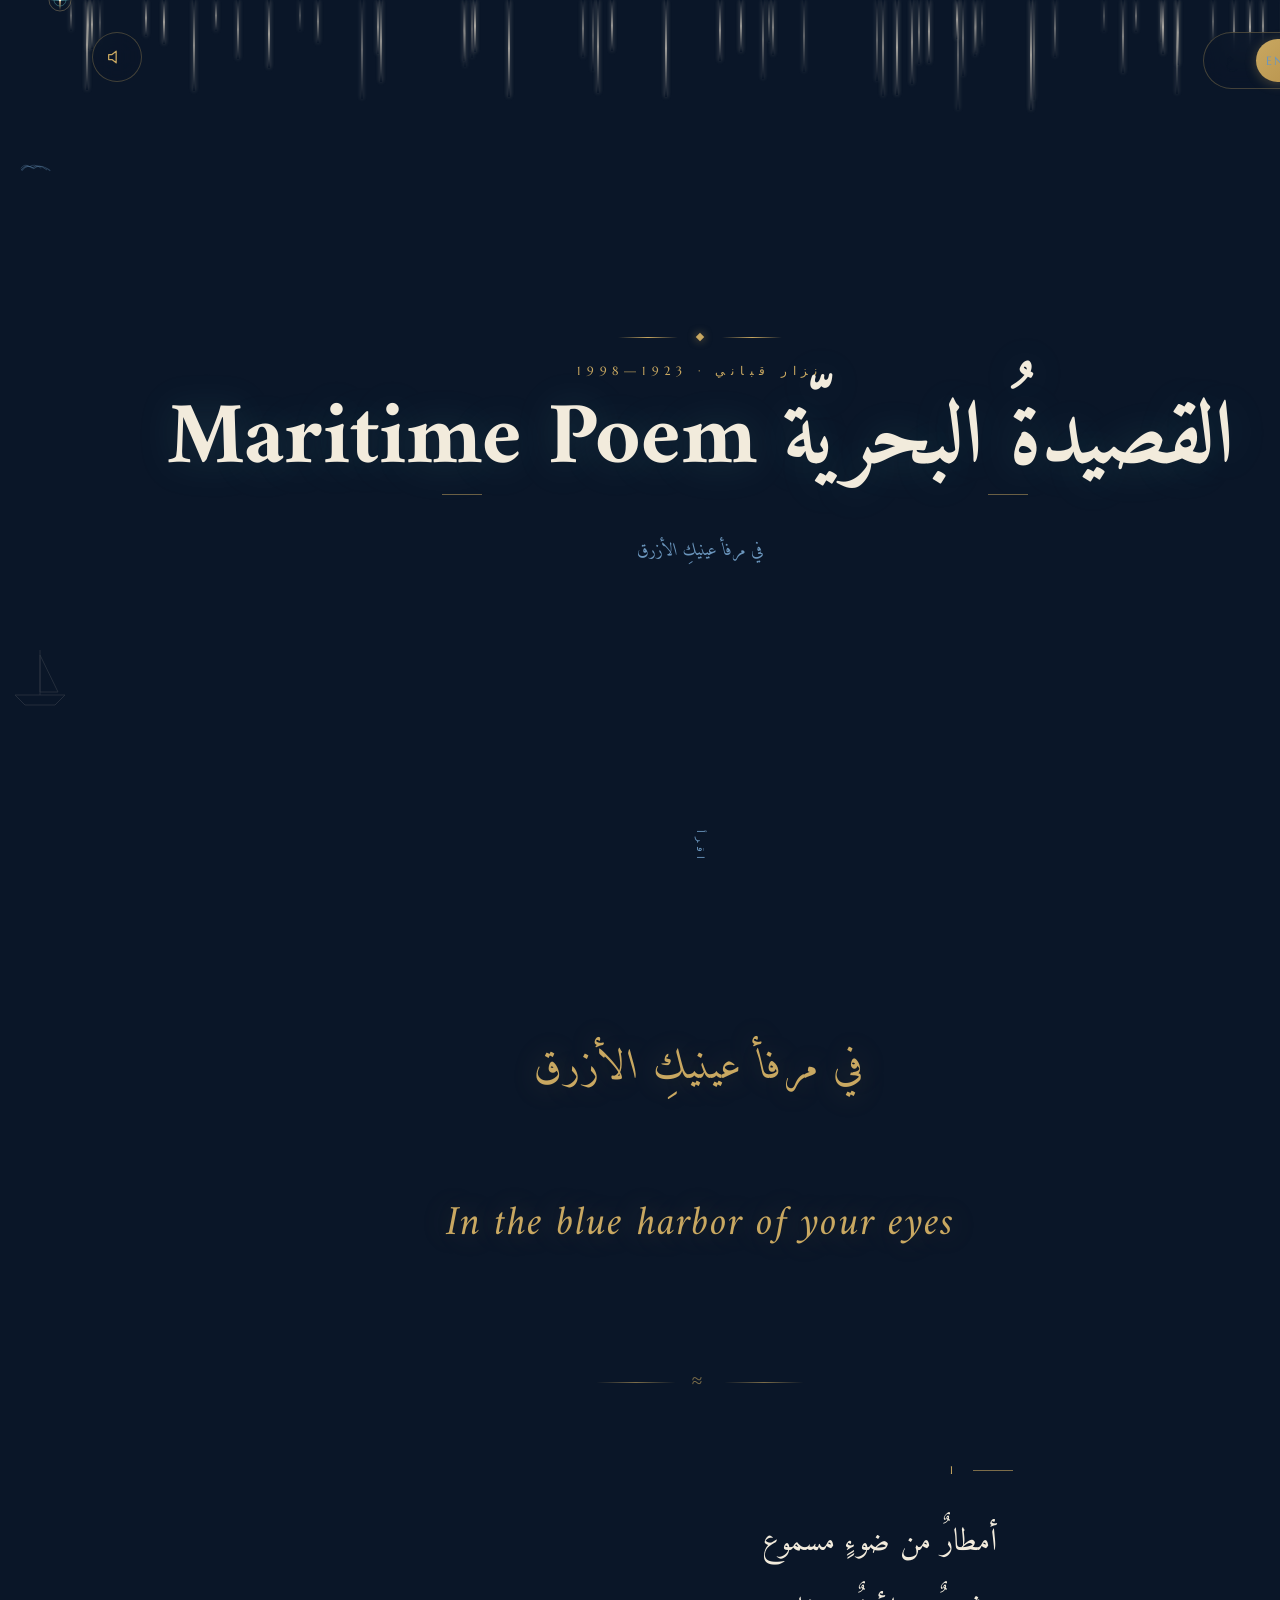
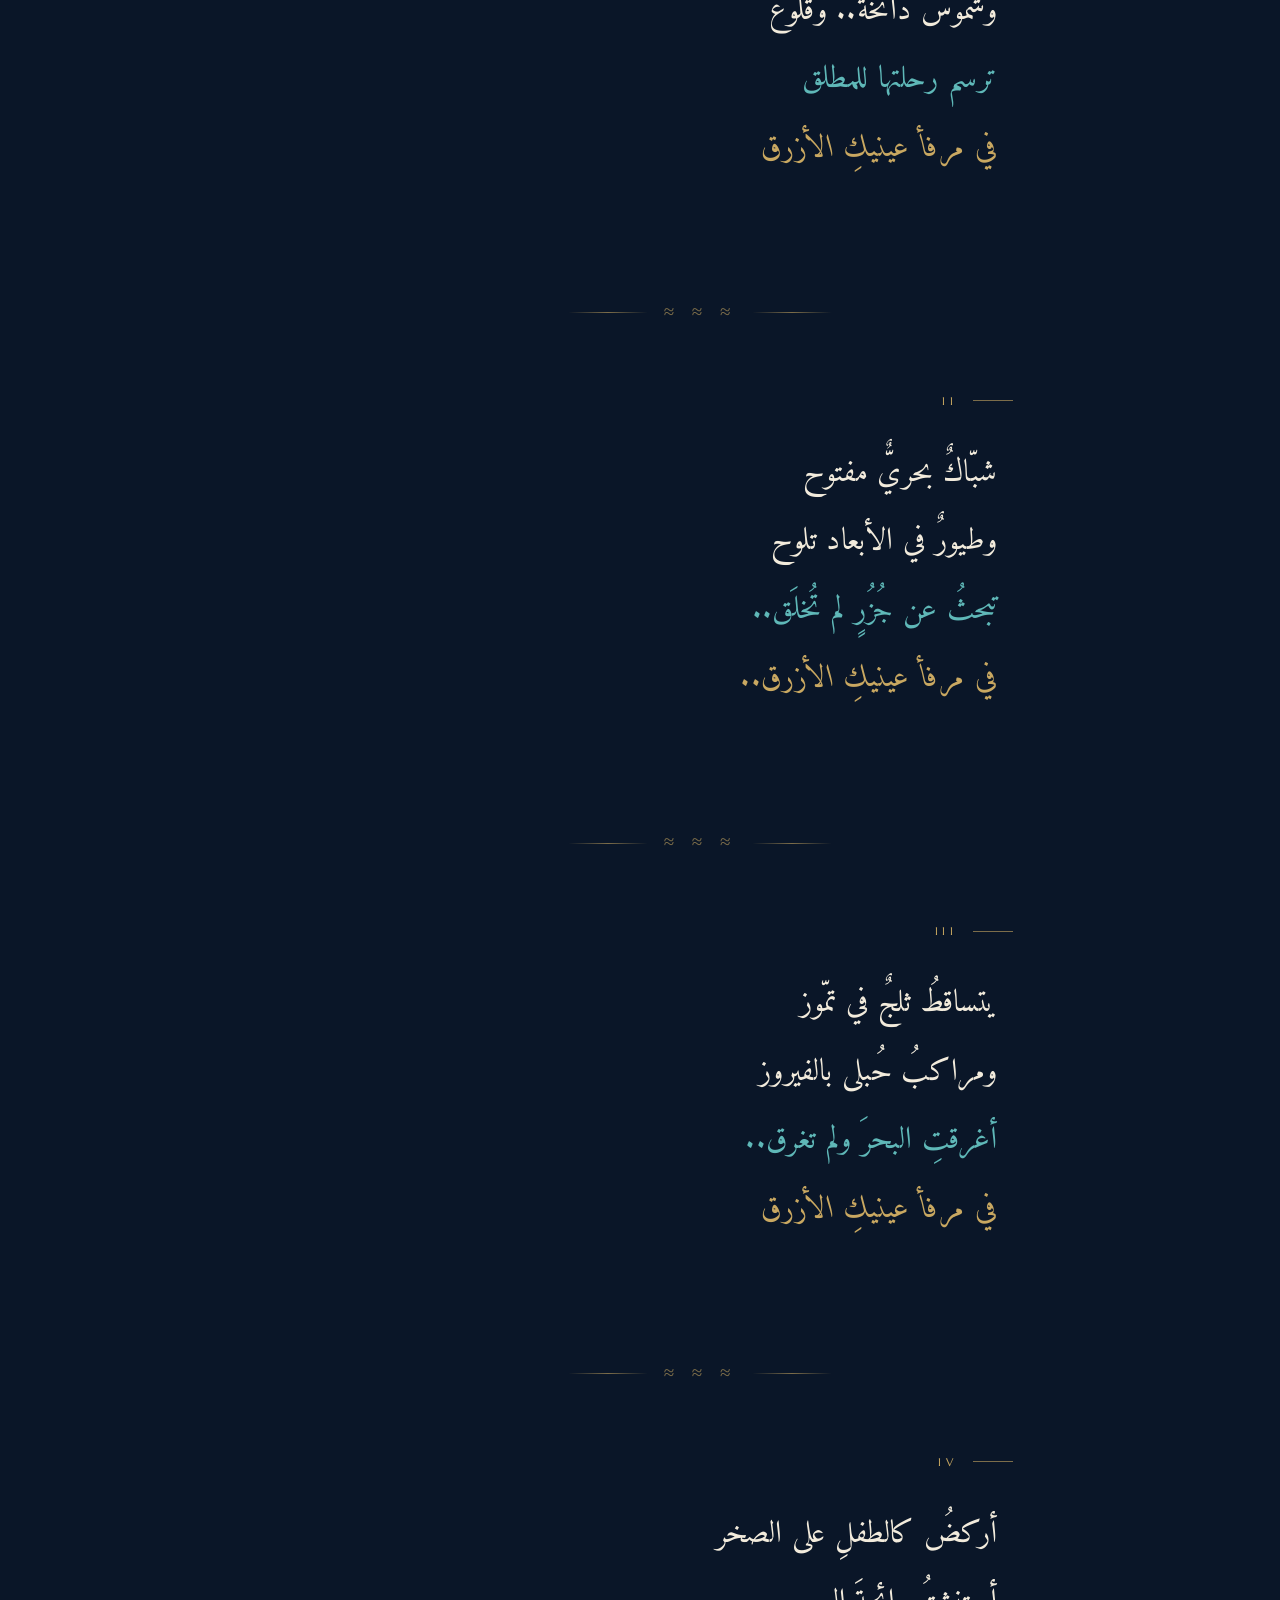
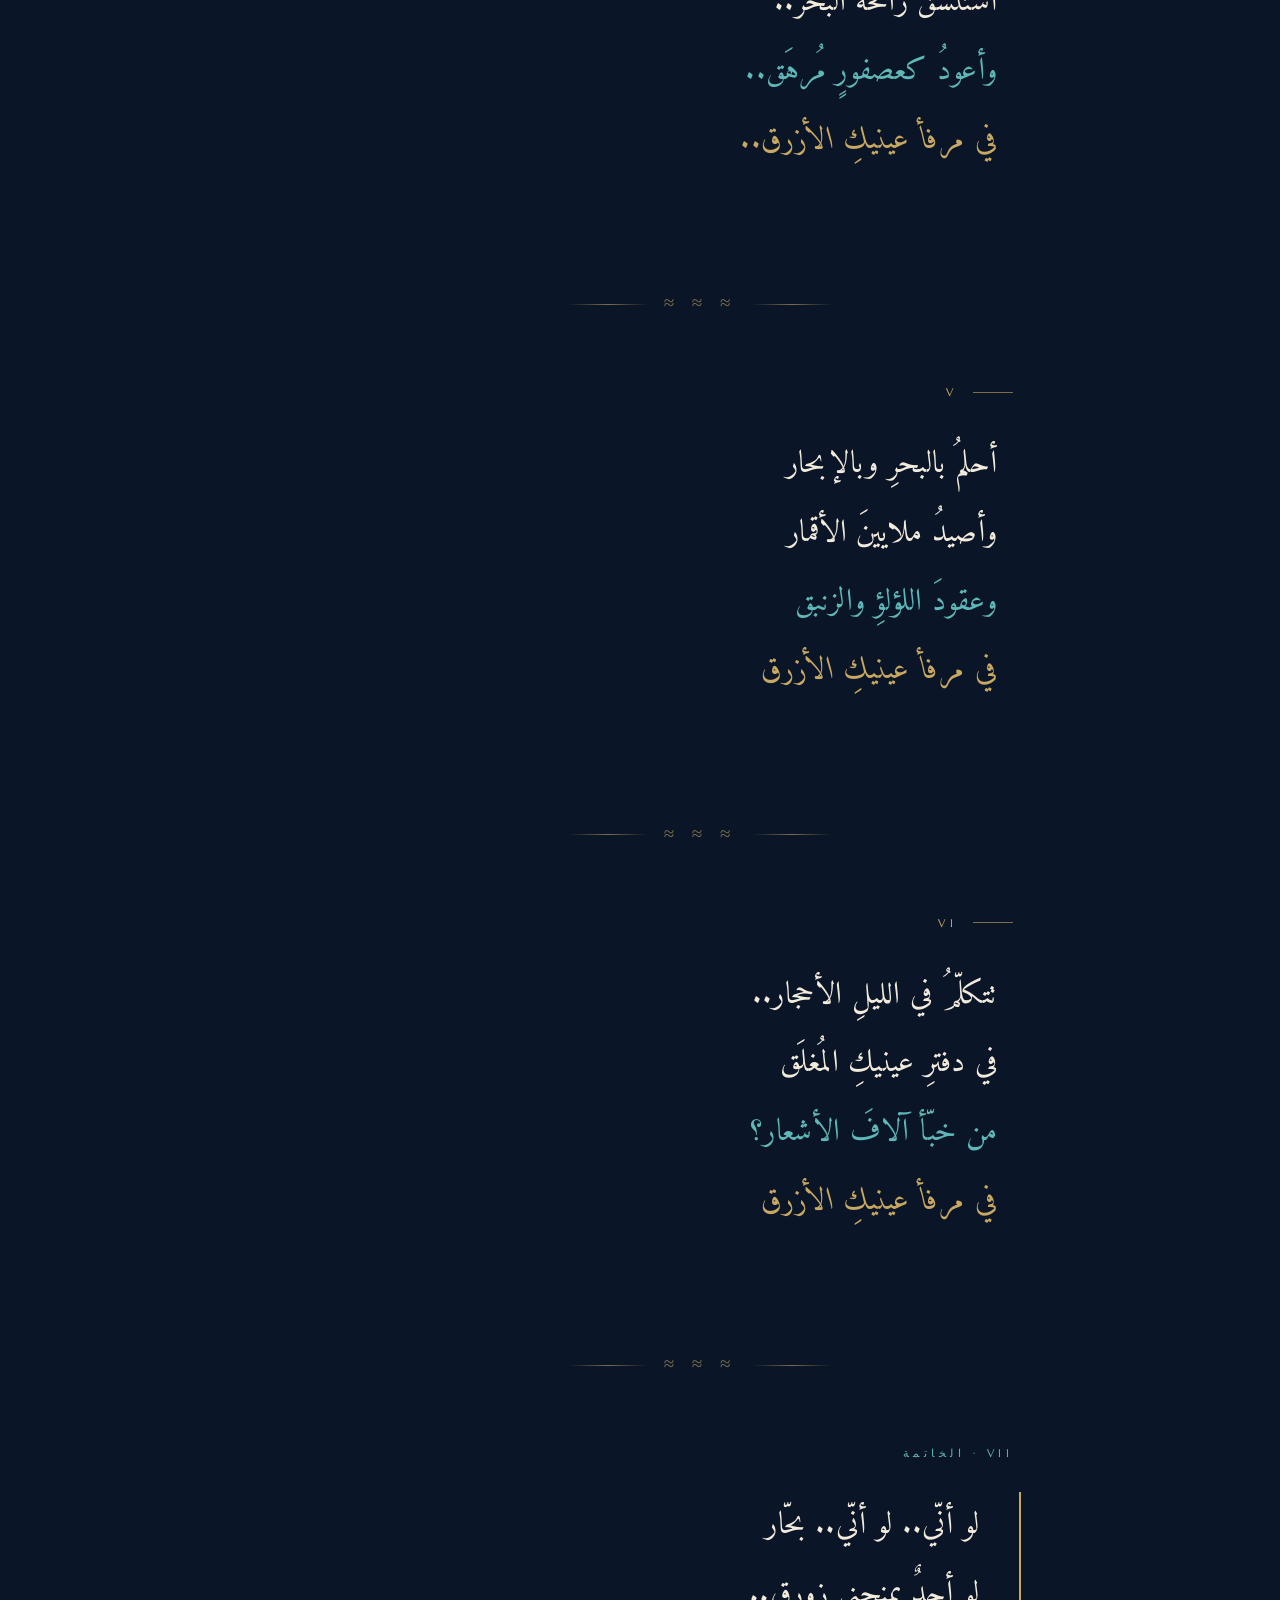
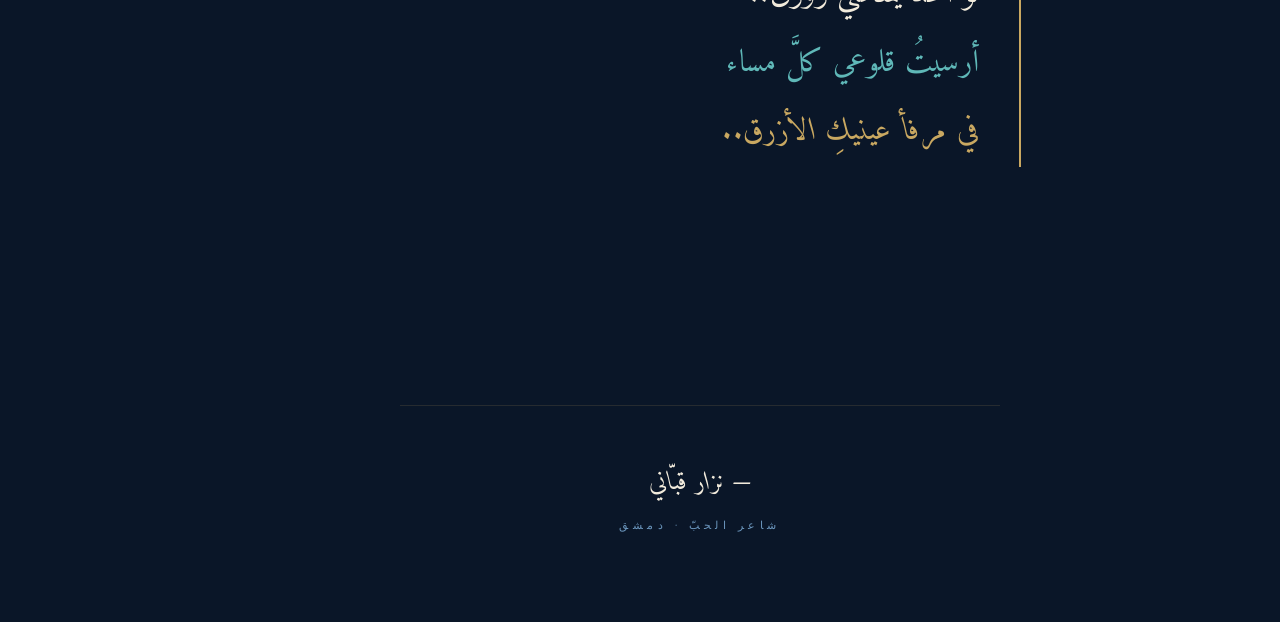
==== maritime-poem/index.html @ 5112860d "Add maritime poem project with HTML, CSS, and JavaScript - Create index.html for the maritime poem "" ====
<!DOCTYPE html>
<html lang="ar" dir="rtl">
<head>
<meta charset="UTF-8" />
<meta name="viewport" content="width=device-width, initial-scale=1.0" />
<title>القصيدة البحرية — نزار قباني</title>
<link rel="preconnect" href="https://fonts.googleapis.com">
<link rel="preconnect" href="https://fonts.gstatic.com" crossorigin>
<link href="https://fonts.googleapis.com/css2?family=Amiri:ital,wght@0,400;0,700;1,400&family=Marcellus&family=Cormorant+Garamond:ital,wght@0,300;1,300&display=swap" rel="stylesheet">
<link rel="stylesheet" href="style.css">
</head>
<body>

<div class="sea"></div>
<div class="glow a"></div>
<div class="glow b"></div>

<!-- constellation canvas — "أصيد ملايين الأقمار" -->
<canvas id="constellation"></canvas>

<!-- custom compass cursor -->
<div class="cursor" id="cursor">
  <svg viewBox="0 0 24 24" fill="none">
    <circle cx="12" cy="12" r="11" stroke="#c9a861" stroke-width="0.6" opacity="0.6"/>
    <circle cx="12" cy="12" r="6" stroke="#5fb8b8" stroke-width="0.5" opacity="0.8"/>
    <path d="M12 2 L13 12 L12 22 L11 12 Z" fill="#c9a861" opacity="0.9"/>
    <path d="M2 12 L12 11 L22 12 L12 13 Z" fill="#5fb8b8" opacity="0.7"/>
    <circle cx="12" cy="12" r="1.2" fill="#f2ebdc"/>
  </svg>
</div>

<!-- sound toggle -->
<button class="sound-toggle" id="soundToggle" aria-label="تشغيل/إيقاف صوت البحر">
  <svg viewBox="0 0 24 24" fill="none" stroke="currentColor" stroke-width="1.5" stroke-linecap="round" stroke-linejoin="round">
    <path d="M11 5 L6 9 H2 V15 H6 L11 19 Z"/>
    <path class="wave-anim w1" d="M15.5 8.5 Q 17 12, 15.5 15.5" stroke-width="1.2"/>
    <path class="wave-anim w2" d="M18 6 Q 21 12, 18 18" stroke-width="1.2"/>
    <path class="wave-anim w3" d="M20.5 3.5 Q 25 12, 20.5 20.5" stroke-width="1.2"/>
  </svg>
</button>

<!-- language toggle -->
<div class="lang-toggle ar" id="langToggle">
  <div class="slider"></div>
  <button class="en" data-lang="en">EN</button>
  <button class="ar active" data-lang="ar">ع</button>
</div>

<!-- falling light -->
<div class="rain" id="rain"></div>

<!-- birds -->
<svg class="bird" width="28" height="10" viewBox="0 0 28 10" fill="none">
  <path d="M1 8 Q 6 1, 12 6 Q 18 1, 27 8" stroke="currentColor" stroke-width="1" fill="none"/>
</svg>
<svg class="bird" width="22" height="8" viewBox="0 0 28 10" fill="none">
  <path d="M1 8 Q 6 1, 12 6 Q 18 1, 27 8" stroke="currentColor" stroke-width="1" fill="none"/>
</svg>
<svg class="bird" width="32" height="11" viewBox="0 0 28 10" fill="none">
  <path d="M1 8 Q 6 1, 12 6 Q 18 1, 27 8" stroke="currentColor" stroke-width="1" fill="none"/>
</svg>

<!-- distant sailboat -->
<svg class="ship" viewBox="0 0 80 80" fill="none">
  <path d="M40 10 L40 55 L15 55 L25 65 L55 65 L65 55 L40 55" stroke="currentColor" stroke-width="0.8" fill="none"/>
  <path d="M40 15 L58 52 L40 52 Z" stroke="currentColor" stroke-width="0.8" fill="none"/>
</svg>

<!-- HERO -->
<section class="stage">
  <div class="ornament">
    <div class="line"></div>
    <div class="diamond"></div>
    <div class="line"></div>
  </div>

  <div class="eyebrow ar-content">نزار قباني · 1923—1998</div>
  <div class="eyebrow en-content">Nizar Qabbani · 1923—1998</div>

  <h1 class="title">
    <span class="word ar-content">القصيدةُ البحريّة</span>
    <span class="word en-content">Maritime Poem</span>
  </h1>

  <p class="byline ar-content">في مرفأ عينيكِ الأزرق</p>
  <p class="byline en-content"><em>In the blue harbor of your eyes</em></p>

  <div class="scroll-cue ar-content">اقرأ</div>
  <div class="scroll-cue en-content">READ</div>
</section>

<!-- POEM -->
<section class="poem">

  <!-- Opening refrain -->
  <div class="stanza opening" data-stanza>
    <div class="verse">
      <span class="line refrain big ar-content">في مرفأ عينيكِ الأزرق</span>
      <span class="line refrain big en-content">In the blue harbor of your eyes</span>
    </div>
  </div>

  <div class="divider" data-stanza>
    <div class="line"></div>
    <div class="wave">≈</div>
    <div class="line"></div>
  </div>

  <!-- STANZA I -->
  <div class="stanza" data-stanza>
    <div class="stanza-num">I</div>
    <div class="verse ar-content">
      <span class="line">أمطارٌ من ضوءٍ مسموع</span>
      <span class="line">وشموسٌ دائخةٌ.. وقلوع</span>
      <span class="line accent">ترسم رحلتها للمطلق</span>
      <span class="line refrain">في مرفأ عينيكِ الأزرق</span>
    </div>
    <div class="verse en-content">
      <span class="line">Blow rains of melodious lights,</span>
      <span class="line">Dizzy suns and sails</span>
      <span class="line accent">Painting their voyage to endlessness.</span>
      <span class="line refrain">In the blue harbor of your eyes</span>
    </div>
  </div>

  <div class="divider" data-stanza>
    <div class="line"></div>
    <div class="wave">≈ ≈ ≈</div>
    <div class="line"></div>
  </div>

  <!-- STANZA II -->
  <div class="stanza" data-stanza>
    <div class="stanza-num">II</div>
    <div class="verse ar-content">
      <span class="line">شبّاكٌ بحريٌّ مفتوح</span>
      <span class="line">وطيورٌ في الأبعاد تلوح</span>
      <span class="line accent">تبحثُ عن جُزُرٍ لم تُخلَق..</span>
      <span class="line refrain">في مرفأ عينيكِ الأزرق..</span>
    </div>
    <div class="verse en-content">
      <span class="line">Is an open sea window,</span>
      <span class="line">And birds appear in the distance</span>
      <span class="line accent">Searching for islands still unborn.</span>
      <span class="line refrain">In the blue harbor of your eyes</span>
    </div>
  </div>

  <div class="divider" data-stanza>
    <div class="line"></div>
    <div class="wave">≈ ≈ ≈</div>
    <div class="line"></div>
  </div>

  <!-- STANZA III -->
  <div class="stanza" data-stanza>
    <div class="stanza-num">III</div>
    <div class="verse ar-content">
      <span class="line">يتساقطُ ثلجٌ في تمّوز</span>
      <span class="line">ومراكبُ حُبلى بالفيروز</span>
      <span class="line accent">أغرقتِ البحرَ ولم تغرق..</span>
      <span class="line refrain">في مرفأ عينيكِ الأزرق</span>
    </div>
    <div class="verse en-content">
      <span class="line">Snow falls in July.</span>
      <span class="line">Ships laden with turquoise</span>
      <span class="line accent">Spill over the sea and are not drowned.</span>
      <span class="line refrain">In the blue harbor of your eyes</span>
    </div>
  </div>

  <div class="divider" data-stanza>
    <div class="line"></div>
    <div class="wave">≈ ≈ ≈</div>
    <div class="line"></div>
  </div>

  <!-- STANZA IV -->
  <div class="stanza" data-stanza>
    <div class="stanza-num">IV</div>
    <div class="verse ar-content">
      <span class="line">أركضُ كالطفلِ على الصخر</span>
      <span class="line">أستنشقُ رائحةَ البحر..</span>
      <span class="line accent">وأعودُ كعصفورٍ مُرهَق..</span>
      <span class="line refrain">في مرفأ عينيكِ الأزرق..</span>
    </div>
    <div class="verse en-content">
      <span class="line">I run on the scattered rocks like a child</span>
      <span class="line">Breathing the fragrance of the sea</span>
      <span class="line accent">And return an exhausted bird.</span>
      <span class="line refrain">In the blue harbor of your eyes</span>
    </div>
  </div>

  <div class="divider" data-stanza>
    <div class="line"></div>
    <div class="wave">≈ ≈ ≈</div>
    <div class="line"></div>
  </div>

  <!-- STANZA V -->
  <div class="stanza" data-stanza>
    <div class="stanza-num">V</div>
    <div class="verse ar-content">
      <span class="line">أحلمُ بالبحرِ وبالإبحار</span>
      <span class="line">وأصيدُ ملايينَ الأقمار</span>
      <span class="line accent">وعقودَ اللؤلؤِ والزنبق</span>
      <span class="line refrain">في مرفأ عينيكِ الأزرق</span>
    </div>
    <div class="verse en-content">
      <span class="line">I dream of the sea and of voyages,</span>
      <span class="line">I hunt millions of moons,</span>
      <span class="line accent">Necklaces of pearls and lilies</span>
      <span class="line refrain">In the blue harbor of your eyes</span>
    </div>
  </div>

  <div class="divider" data-stanza>
    <div class="line"></div>
    <div class="wave">≈ ≈ ≈</div>
    <div class="line"></div>
  </div>

  <!-- STANZA VI -->
  <div class="stanza" data-stanza>
    <div class="stanza-num">VI</div>
    <div class="verse ar-content">
      <span class="line">تتكلّمُ في الليلِ الأحجار..</span>
      <span class="line">في دفترِ عينيكِ المُغلَق</span>
      <span class="line accent">من خبّأ آلافَ الأشعار؟</span>
      <span class="line refrain">في مرفأ عينيكِ الأزرق</span>
    </div>
    <div class="verse en-content">
      <span class="line">Stones sing in the night.</span>
      <span class="line">Who has hidden a thousand poems</span>
      <span class="line accent">In the closed book of your eyes?</span>
      <span class="line refrain">In the blue harbor of your eyes</span>
    </div>
  </div>

  <div class="divider" data-stanza>
    <div class="line"></div>
    <div class="wave">≈ ≈ ≈</div>
    <div class="line"></div>
  </div>

  <!-- STANZA VII — final -->
  <div class="stanza final" data-stanza>
    <div class="stanza-num ar-content">VII · الخاتمة</div>
    <div class="stanza-num en-content">VII · Envoi</div>
    <div class="verse ar-content">
      <span class="line">لو أنّي.. لو أنّي.. بحّار</span>
      <span class="line">لو أحدٌ يمنحني زورق..</span>
      <span class="line accent">أرسيتُ قلوعي كلَّ مساء</span>
      <span class="line refrain">في مرفأ عينيكِ الأزرق..</span>
    </div>
    <div class="verse en-content">
      <span class="line">If only, if only I were a sailor,</span>
      <span class="line">If only somebody'd give me a boat,</span>
      <span class="line accent">I would furl my sails each evening</span>
      <span class="line refrain">In the blue harbor of your eyes.</span>
    </div>
  </div>

</section>

<footer class="footer">
  <div class="signature ar-content">— نزار قبّاني</div>
  <div class="signature en-content"><em>— Nizar Qabbani</em></div>
  <div class="meta ar-content">شاعر الحبّ · دمشق</div>
  <div class="meta en-content">Poet of Love · Damascus</div>
</footer>

<script src="script.js"></script>

</body>
</html>
---- maritime-poem/style.css ----
:root {
  --ink: #0a1628;
  --deep: #0d2340;
  --harbor: #13365e;
  --wave: #1f5a8c;
  --mist: #6b96bd;
  --pearl: #e8dfd0;
  --gold: #c9a861;
  --turquoise: #5fb8b8;
  --paper: #f2ebdc;
}

* { margin: 0; padding: 0; box-sizing: border-box; }

html, body {
  background: var(--ink);
  color: var(--paper);
  font-family: 'Amiri', serif;
  min-height: 100vh;
  overflow-x: hidden;
}

/* ocean depth background */
.sea {
  position: fixed;
  inset: 0;
  background:
    radial-gradient(ellipse at 20% 10%, rgba(95, 184, 184, 0.08) 0%, transparent 40%),
    radial-gradient(ellipse at 80% 90%, rgba(201, 168, 97, 0.06) 0%, transparent 50%),
    linear-gradient(180deg, #081424 0%, #0d2340 35%, #13365e 70%, #0a1e38 100%);
  z-index: -2;
}

/* grain overlay */
.sea::after {
  content: '';
  position: absolute;
  inset: 0;
  background-image: url("data:image/svg+xml;utf8,<svg xmlns='http://www.w3.org/2000/svg' width='200' height='200'><filter id='n'><feTurbulence type='fractalNoise' baseFrequency='0.9' numOctaves='3'/><feColorMatrix values='0 0 0 0 0.95, 0 0 0 0 0.87, 0 0 0 0 0.82, 0 0 0 0.08 0'/></filter><rect width='100%' height='100%' filter='url(%23n)'/></svg>");
  opacity: 0.5;
  mix-blend-mode: overlay;
  pointer-events: none;
}

/* falling light — "أمطار من ضوء مسموع" */
.rain {
  position: fixed;
  inset: 0;
  z-index: 0;
  pointer-events: none;
  overflow: hidden;
}

.rain span {
  position: absolute;
  top: 0;
  width: 1.5px;
  background: linear-gradient(180deg, transparent, rgba(232, 223, 208, 0.9) 50%, transparent);
  animation: fall linear infinite;
  box-shadow: 0 0 4px rgba(232, 223, 208, 0.5);
  will-change: transform;
}

@keyframes fall {
  0% { transform: translateY(-20vh); opacity: 0; }
  10% { opacity: 1; }
  90% { opacity: 1; }
  100% { transform: translateY(120vh); opacity: 0; }
}

/* distant birds */
.bird {
  position: fixed;
  top: 18%;
  left: -40px;
  z-index: -1;
  opacity: 0.35;
  animation: drift 60s linear infinite;
  color: var(--mist);
}

.bird:nth-child(2) { top: 24%; animation-duration: 80s; animation-delay: -20s; opacity: 0.2;}
.bird:nth-child(3) { top: 14%; animation-duration: 95s; animation-delay: -45s; opacity: 0.28;}

@keyframes drift {
  to { transform: translateX(110vw); }
}

/* layout */
.stage {
  min-height: 100vh;
  display: flex;
  flex-direction: column;
  align-items: center;
  justify-content: center;
  padding: 8vh 6vw;
  position: relative;
  z-index: 2;
}

/* top ornament */
.ornament {
  display: flex;
  align-items: center;
  gap: 1.2rem;
  color: var(--gold);
  opacity: 0;
  animation: fadeIn 2s 0.2s ease forwards;
}

.ornament .line {
  width: 60px;
  height: 1px;
  background: linear-gradient(90deg, transparent, var(--gold), transparent);
}

.ornament .diamond {
  width: 6px; height: 6px;
  background: var(--gold);
  transform: rotate(45deg);
  box-shadow: 0 0 8px rgba(201, 168, 97, 0.6);
}

/* eyebrow */
.eyebrow {
  font-family: 'Marcellus', serif;
  font-size: 0.72rem;
  letter-spacing: 0.5em;
  color: var(--gold);
  text-transform: uppercase;
  margin-top: 1.5rem;
  opacity: 0;
  animation: fadeIn 2s 0.8s ease forwards;
}

/* title */
.title {
  font-family: 'Amiri', serif;
  font-weight: 700;
  font-size: clamp(2.8rem, 7vw, 5.5rem);
  line-height: 1;
  color: var(--paper);
  margin-top: 1.2rem;
  margin-bottom: 0.6rem;
  text-align: center;
  opacity: 0;
  animation: riseUp 2s 1.2s ease forwards;
  text-shadow: 0 2px 40px rgba(95, 184, 184, 0.2);
}

.title .word {
  display: inline-block;
  position: relative;
}

.title .word::after {
  content: '';
  position: absolute;
  bottom: -10px;
  right: 50%;
  transform: translateX(50%);
  width: 40px;
  height: 1px;
  background: var(--gold);
  opacity: 0.5;
}

.byline {
  font-family: 'Amiri', serif;
  font-style: italic;
  font-size: 1.1rem;
  color: var(--mist);
  margin-top: 2.5rem;
  opacity: 0;
  animation: fadeIn 2s 1.8s ease forwards;
}

/* scroll cue */
.scroll-cue {
  position: absolute;
  bottom: 4vh;
  left: 50%;
  transform: translateX(-50%);
  font-family: 'Marcellus', serif;
  font-size: 0.65rem;
  letter-spacing: 0.4em;
  color: var(--mist);
  opacity: 0;
  animation: fadeIn 2s 2.5s ease forwards, pulse 2s 3s ease infinite;
  writing-mode: vertical-rl;
}

@keyframes pulse {
  0%, 100% { opacity: 0.4; }
  50% { opacity: 1; }
}

/* poem section */
.poem {
  max-width: 780px;
  margin: 0 auto;
  padding: 10vh 6vw 14vh;
  position: relative;
  z-index: 2;
}

.stanza {
  margin-bottom: 7rem;
  position: relative;
  opacity: 0;
  transform: translateY(30px);
  transition: all 1.5s ease;
}

.stanza.visible {
  opacity: 1;
  transform: translateY(0);
}

.stanza-num {
  font-family: 'Marcellus', serif;
  font-size: 0.7rem;
  letter-spacing: 0.4em;
  color: var(--gold);
  margin-bottom: 2rem;
  display: flex;
  align-items: center;
  gap: 1rem;
}

.stanza-num::before {
  content: '';
  width: 40px;
  height: 1px;
  background: var(--gold);
  opacity: 0.6;
}

.verse {
  font-family: 'Amiri', serif;
  font-size: clamp(1.4rem, 2.6vw, 1.95rem);
  line-height: 2.2;
  color: var(--paper);
  text-align: right;
  letter-spacing: 0.01em;
}

.verse .line {
  display: block;
  position: relative;
  padding-right: 1rem;
  transition: all 0.4s ease;
}

.verse .line:hover {
  color: var(--turquoise);
  padding-right: 1.4rem;
}

.verse .refrain {
  color: var(--gold);
  font-style: italic;
  font-weight: 400;
}

.verse .refrain.big {
  font-size: clamp(1.8rem, 3.5vw, 2.6rem);
  text-align: center;
  display: block;
  padding: 2rem 0;
  letter-spacing: 0.03em;
  text-shadow: 0 0 30px rgba(201, 168, 97, 0.3);
}

.stanza.opening {
  text-align: center;
  margin-bottom: 4rem;
}

.stanza.final .verse {
  border-right: 2px solid var(--gold);
  padding-right: 1.5rem;
  margin-right: -0.5rem;
}

.stanza.final .stanza-num {
  color: var(--turquoise);
}

.stanza.final .stanza-num::before {
  background: var(--turquoise);
}

.verse .accent {
  color: var(--turquoise);
}

/* decorative separator */
.divider {
  display: flex;
  align-items: center;
  justify-content: center;
  gap: 1rem;
  margin: 4rem auto;
  color: var(--gold);
  opacity: 0.6;
}

.divider .wave {
  font-size: 1.2rem;
  letter-spacing: 0.3em;
}

.divider .line {
  width: 80px;
  height: 1px;
  background: linear-gradient(90deg, transparent, var(--gold), transparent);
}

/* footer */
.footer {
  text-align: center;
  padding: 6vh 2rem 10vh;
  border-top: 1px solid rgba(201, 168, 97, 0.15);
  max-width: 600px;
  margin: 0 auto;
  position: relative;
  z-index: 2;
}

.footer .signature {
  font-family: 'Amiri', serif;
  font-style: italic;
  font-size: 1.6rem;
  color: var(--paper);
  margin-bottom: 0.8rem;
}

.footer .meta {
  font-family: 'Marcellus', serif;
  font-size: 0.7rem;
  letter-spacing: 0.4em;
  color: var(--mist);
  text-transform: uppercase;
}

/* animations */
@keyframes fadeIn {
  to { opacity: 1; }
}

@keyframes riseUp {
  to { opacity: 1; transform: translateY(0); }
}

/* decorative ship silhouette */
.ship {
  position: absolute;
  bottom: 20%;
  left: -60px;
  width: 80px;
  opacity: 0.15;
  color: var(--pearl);
  animation: sail 90s linear infinite;
}

@keyframes sail {
  to { transform: translateX(110vw); }
}

/* turquoise glow spots — "مراكب حبلى بالفيروز" */
.glow {
  position: fixed;
  width: 300px;
  height: 300px;
  border-radius: 50%;
  background: radial-gradient(circle, rgba(95, 184, 184, 0.08) 0%, transparent 60%);
  pointer-events: none;
  z-index: -1;
  filter: blur(40px);
}

.glow.a { top: 20%; right: 5%; animation: breathe 8s ease-in-out infinite; }
.glow.b { bottom: 10%; left: 10%; animation: breathe 12s ease-in-out infinite reverse; }

@keyframes breathe {
  0%, 100% { transform: scale(1); opacity: 0.5; }
  50% { transform: scale(1.2); opacity: 1; }
}

@media (max-width: 600px) {
  .verse { font-size: 1.35rem; line-height: 2; }
  .stanza { margin-bottom: 5rem; }
}

/* ============ INTERACTIVITY ============ */

/* custom cursor — a small compass/star */
body {
  cursor: none;
}
@media (max-width: 768px) {
  body { cursor: auto; }
  .cursor, .cursor-trail { display: none !important; }
}

.cursor {
  position: fixed;
  top: 0; left: 0;
  width: 24px;
  height: 24px;
  pointer-events: none;
  z-index: 9999;
  transform: translate(-50%, -50%);
  transition: transform 0.1s ease-out, width 0.3s ease, height 0.3s ease;
  mix-blend-mode: screen;
}

.cursor svg {
  width: 100%;
  height: 100%;
  animation: cursorSpin 8s linear infinite;
}

.cursor.hover {
  width: 50px;
  height: 50px;
}

.cursor.hover svg {
  animation-duration: 3s;
}

@keyframes cursorSpin {
  to { transform: rotate(360deg); }
}

.cursor-trail {
  position: fixed;
  width: 4px;
  height: 4px;
  border-radius: 50%;
  background: var(--turquoise);
  pointer-events: none;
  z-index: 9998;
  transform: translate(-50%, -50%);
  opacity: 0.8;
  animation: trailFade 1.2s ease-out forwards;
}

@keyframes trailFade {
  to {
    opacity: 0;
    transform: translate(-50%, -50%) scale(3);
  }
}

/* click ripple — concentric circles like a stone in water */
.ripple {
  position: fixed;
  border: 1px solid var(--turquoise);
  border-radius: 50%;
  pointer-events: none;
  z-index: 9997;
  transform: translate(-50%, -50%);
  animation: rippleOut 1.4s ease-out forwards;
}

@keyframes rippleOut {
  0% {
    width: 0; height: 0;
    opacity: 0.8;
    border-width: 2px;
  }
  100% {
    width: 250px; height: 250px;
    opacity: 0;
    border-width: 0.5px;
  }
}

/* constellation canvas */
#constellation {
  position: fixed;
  inset: 0;
  pointer-events: none;
  z-index: -1;
  opacity: 0.6;
}

/* sound toggle */
.sound-toggle {
  position: fixed;
  top: 2rem;
  left: 2rem;
  z-index: 100;
  background: rgba(10, 22, 40, 0.6);
  backdrop-filter: blur(12px);
  -webkit-backdrop-filter: blur(12px);
  border: 1px solid rgba(201, 168, 97, 0.3);
  border-radius: 50%;
  width: 50px;
  height: 50px;
  display: flex;
  align-items: center;
  justify-content: center;
  cursor: none;
  color: var(--gold);
  transition: all 0.3s ease;
  opacity: 0;
  animation: fadeIn 2s 3s ease forwards;
}

.sound-toggle:hover {
  background: rgba(201, 168, 97, 0.15);
  transform: scale(1.1);
}

.sound-toggle svg {
  width: 20px;
  height: 20px;
}

.sound-toggle .wave-anim {
  display: none;
}

.sound-toggle.playing .wave-anim {
  display: inline;
  animation: soundWave 1.2s ease-in-out infinite;
  transform-origin: center;
}

.sound-toggle.playing .wave-anim.w2 {
  animation-delay: 0.2s;
}

.sound-toggle.playing .wave-anim.w3 {
  animation-delay: 0.4s;
}

@keyframes soundWave {
  0%, 100% { opacity: 0.3; }
  50% { opacity: 1; }
}

/* line hover — gentle tilt + glow */
.verse .line {
  display: block;
  position: relative;
  padding-right: 1rem;
  transition: all 0.5s cubic-bezier(0.2, 0.8, 0.2, 1);
  cursor: none;
}

.verse .line:hover {
  color: var(--turquoise);
  padding-right: 1.8rem;
  text-shadow: 0 0 20px rgba(95, 184, 184, 0.5);
  transform: translateX(-8px);
  letter-spacing: 0.02em;
}

/* line reveal marker — a small drop that appears on hover */
.verse .line::before {
  content: '';
  position: absolute;
  right: 0;
  top: 50%;
  width: 6px;
  height: 6px;
  border-radius: 50%;
  background: var(--turquoise);
  transform: translateY(-50%) scale(0);
  transition: transform 0.4s cubic-bezier(0.2, 0.8, 0.2, 1);
  box-shadow: 0 0 12px var(--turquoise);
}

.verse .line:hover::before {
  transform: translateY(-50%) scale(1);
}

/* remove padding override from refrain.big */
.verse .refrain.big:hover {
  padding-right: 0;
  transform: none;
}

/* ============ LANGUAGE TOGGLE ============ */
.lang-toggle {
  position: fixed;
  top: 2rem;
  right: 2rem;
  z-index: 100;
  background: rgba(10, 22, 40, 0.6);
  backdrop-filter: blur(12px);
  -webkit-backdrop-filter: blur(12px);
  border: 1px solid rgba(201, 168, 97, 0.3);
  border-radius: 40px;
  padding: 6px;
  display: flex;
  align-items: center;
  gap: 0;
  cursor: none;
  opacity: 0;
  animation: fadeIn 2s 3s ease forwards;
  font-family: 'Marcellus', serif;
}

.lang-toggle button {
  background: none;
  border: none;
  color: var(--mist);
  font-family: 'Marcellus', serif;
  font-size: 0.75rem;
  letter-spacing: 0.15em;
  padding: 8px 16px;
  border-radius: 30px;
  cursor: none;
  transition: all 0.4s cubic-bezier(0.2, 0.8, 0.2, 1);
  position: relative;
  z-index: 2;
}

.lang-toggle button.ar {
  font-family: 'Amiri', serif;
  font-size: 0.95rem;
  letter-spacing: 0;
}

.lang-toggle .slider {
  position: absolute;
  top: 6px;
  bottom: 6px;
  background: linear-gradient(135deg, var(--gold), #b8934d);
  border-radius: 30px;
  transition: all 0.5s cubic-bezier(0.2, 0.8, 0.2, 1);
  box-shadow: 0 2px 12px rgba(201, 168, 97, 0.3);
  z-index: 1;
}

.lang-toggle.ar .slider {
  right: 6px;
  left: 50%;
}

.lang-toggle.en .slider {
  right: 50%;
  left: 6px;
}

.lang-toggle button.active {
  color: var(--ink);
  font-weight: 600;
}

/* Adjust sound toggle position so it doesn't collide */
.sound-toggle {
  top: 2rem;
  left: 2rem;
}

/* ============ BILINGUAL CONTENT ============ */
/* English body uses a different font family */
body.en-mode {
  font-family: 'Cormorant Garamond', serif;
}

body.en-mode .verse {
  font-family: 'Cormorant Garamond', serif;
  font-weight: 300;
  text-align: left;
  direction: ltr;
}

body.en-mode .verse .line {
  padding-right: 0;
  padding-left: 1rem;
}

body.en-mode .verse .line:hover {
  padding-right: 0;
  padding-left: 1.8rem;
  transform: translateX(8px);
}

body.en-mode .verse .line::before {
  right: auto;
  left: 0;
}

body.en-mode .stanza-num::before {
  /* flip the leading line */
}

body.en-mode .byline,
body.en-mode .title,
body.en-mode .verse .refrain.big,
body.en-mode .signature {
  font-family: 'Cormorant Garamond', serif;
}

body.en-mode .eyebrow,
body.en-mode .ornament,
body.en-mode .footer .meta {
  /* keep as is */
}

/* content visibility */
.ar-content { display: block; }
.en-content { display: none; }

body.en-mode {
  direction: ltr;
}
body.en-mode .ar-content { display: none; }
body.en-mode .en-content { display: block; }

body.en-mode .stanza-num {
  font-family: 'Marcellus', serif;
}

/* Smooth fade when switching */
.poem, .stage, .footer {
  transition: opacity 0.3s ease;
}

body.switching .poem,
body.switching .stage,
body.switching .footer {
  opacity: 0;
}
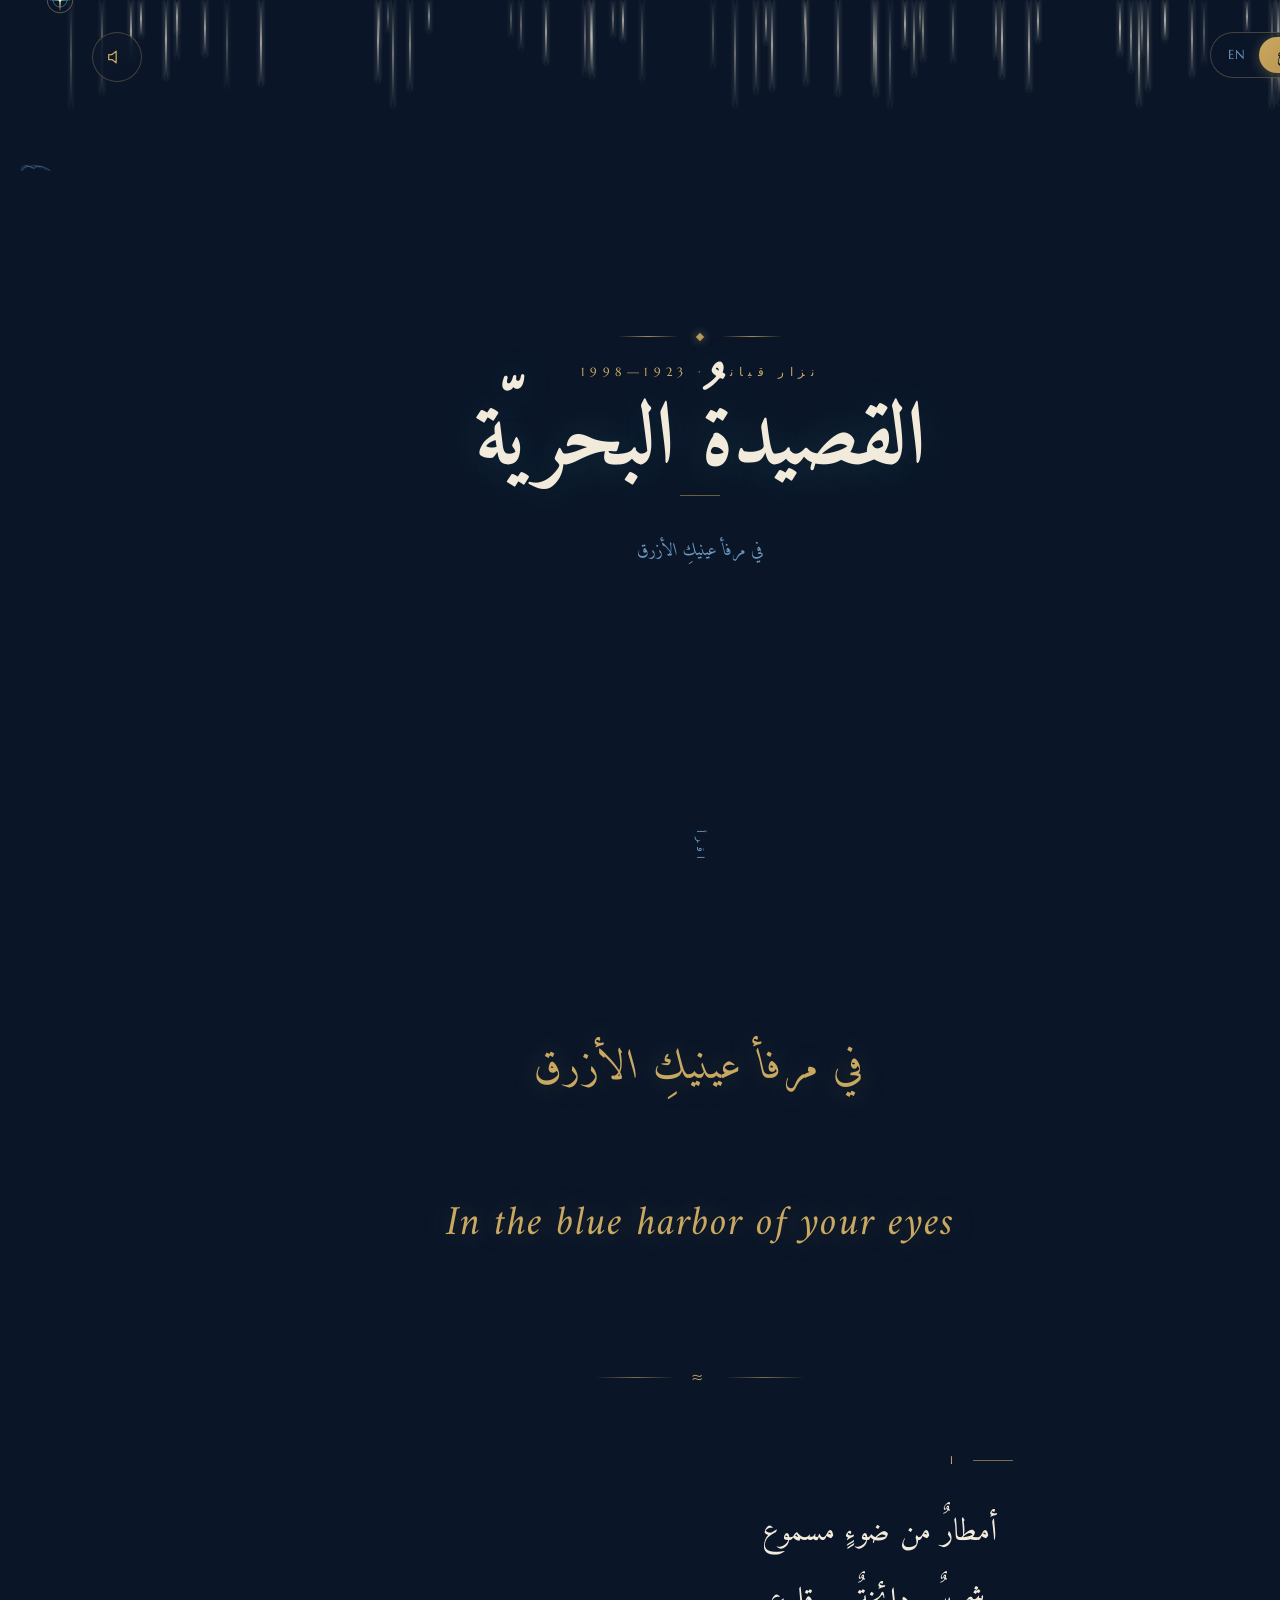
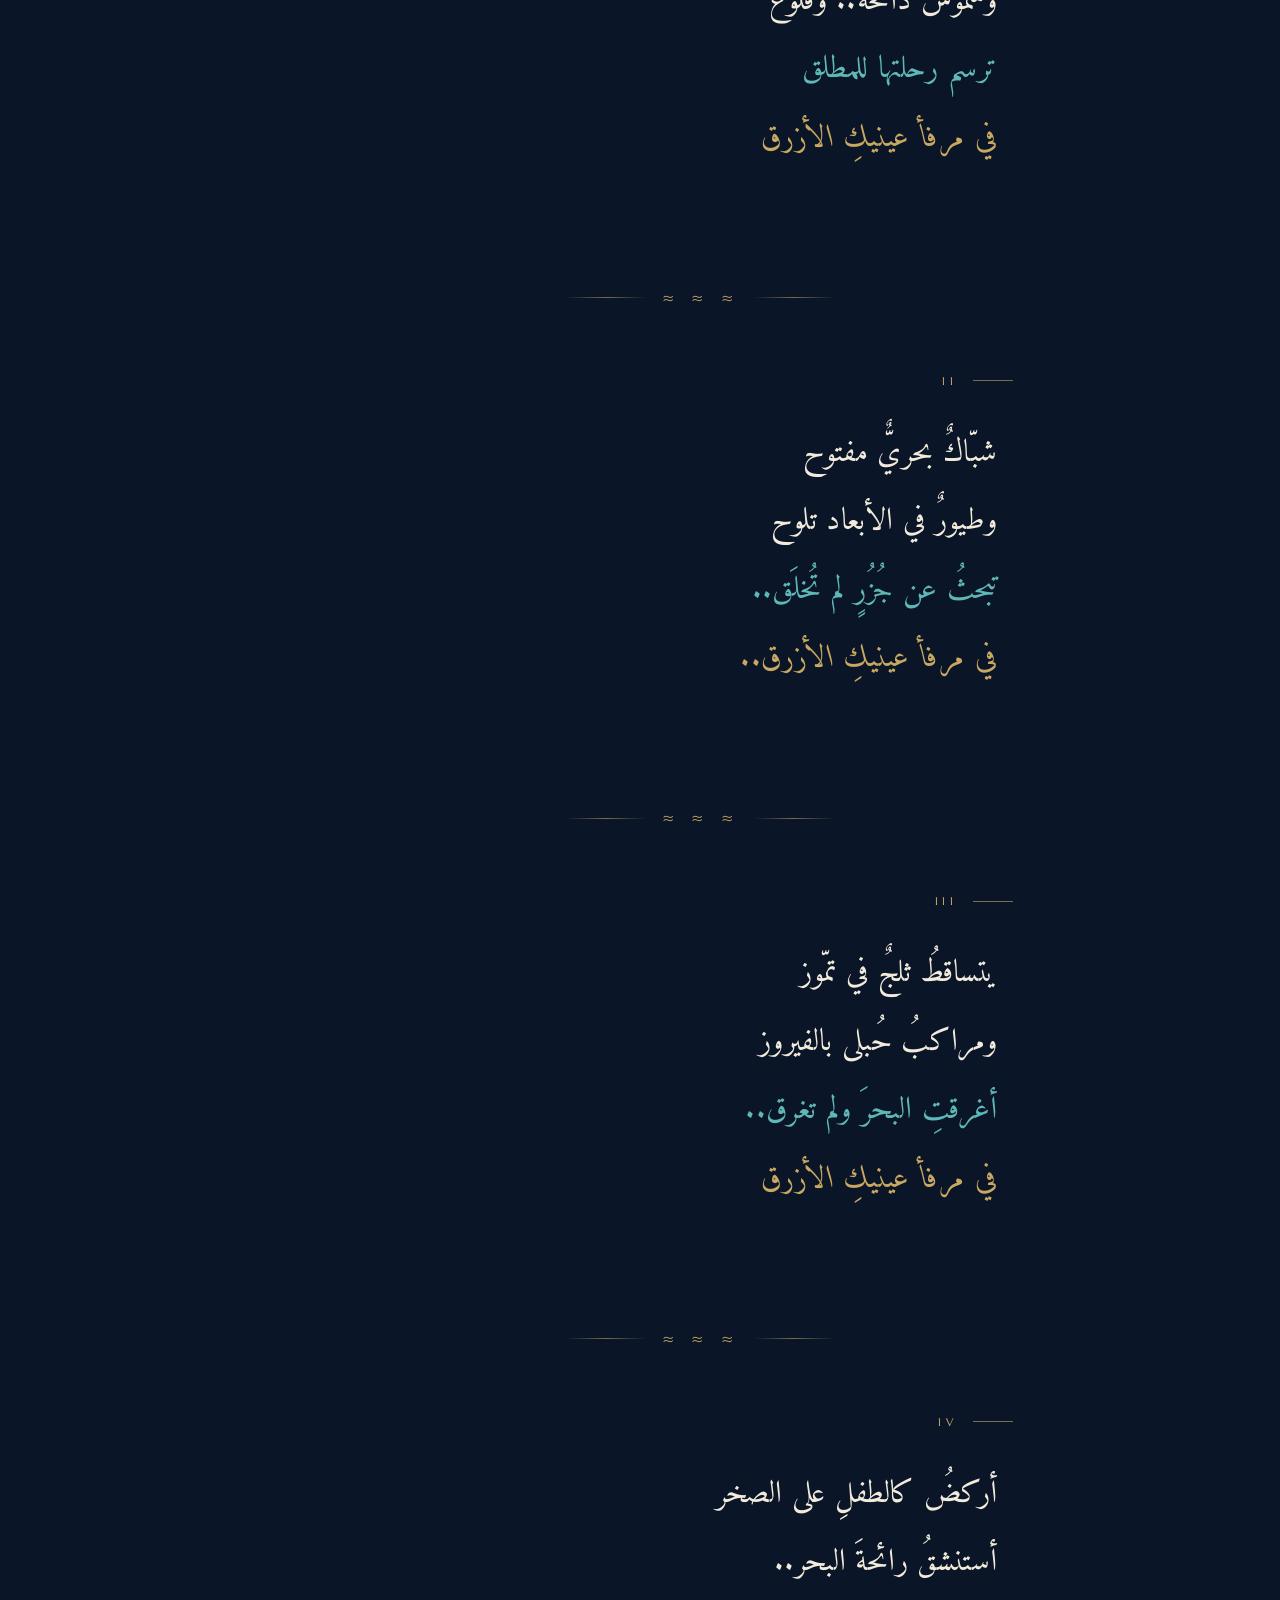
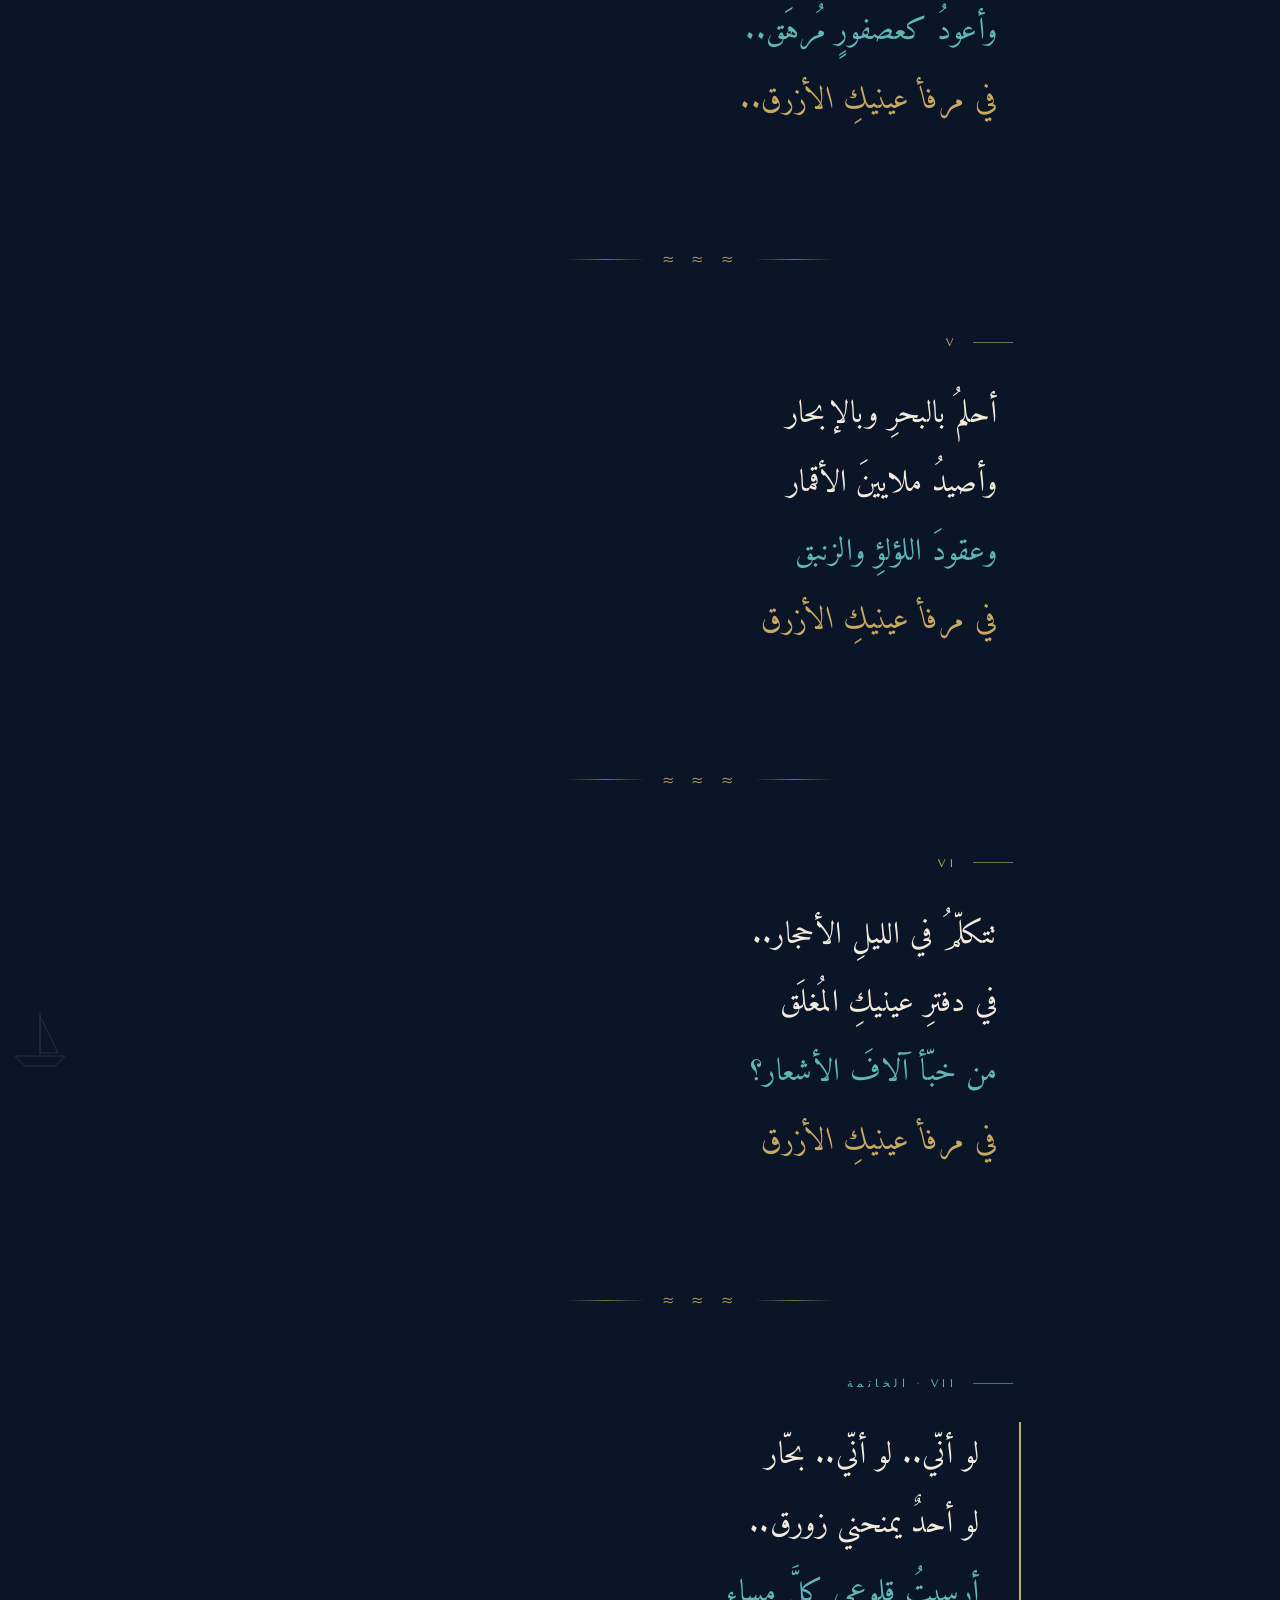
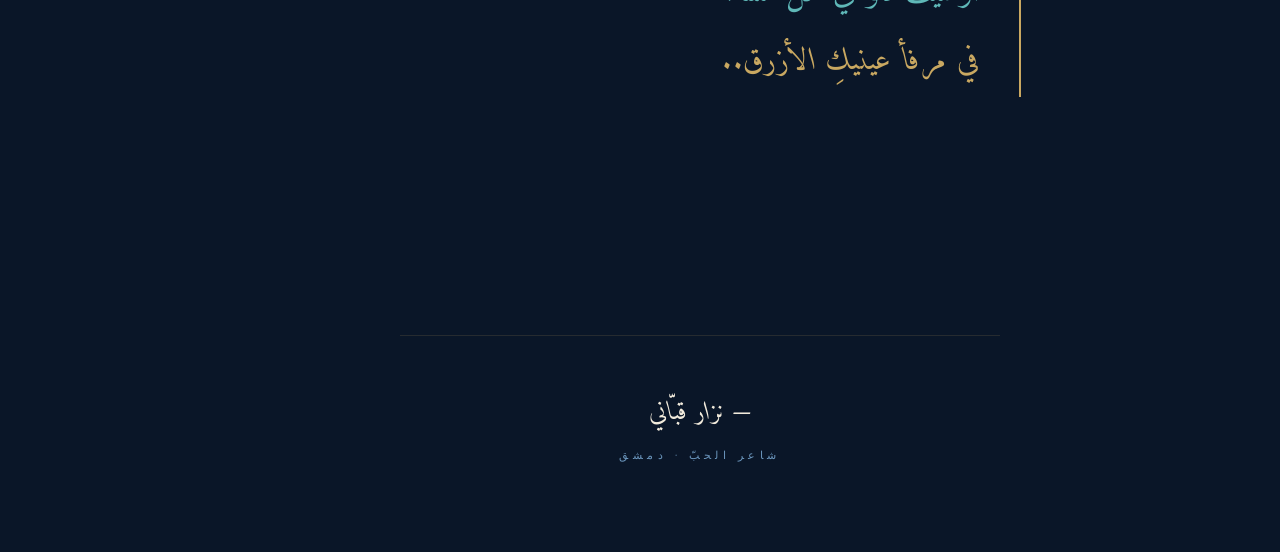
==== commit c04acb7d: "Refactor styles and scripts for improved layout and interactivity - Updated maritime-poem/style.css " ====
--- a/maritime-poem/index.html
+++ b/maritime-poem/index.html
@@ -7,9 +7,10 @@
 <link rel="preconnect" href="https://fonts.googleapis.com">
 <link rel="preconnect" href="https://fonts.gstatic.com" crossorigin>
 <link href="https://fonts.googleapis.com/css2?family=Amiri:ital,wght@0,400;0,700;1,400&family=Marcellus&family=Cormorant+Garamond:ital,wght@0,300;1,300&display=swap" rel="stylesheet">
+<link rel="stylesheet" href="../shared/common.css">
 <link rel="stylesheet" href="style.css">
 </head>
-<body>
+<body class="lang-ar">
 
 <div class="sea"></div>
 <div class="glow a"></div>
@@ -271,6 +272,7 @@
   <div class="meta en-content">Poet of Love · Damascus</div>
 </footer>
 
+<script src="../shared/common.js"></script>
 <script src="script.js"></script>
 
 </body>
--- a/shared/common.css
+++ b/shared/common.css
@@ -0,0 +1,258 @@
+/* ============ RESET ============ */
+* { margin: 0; padding: 0; box-sizing: border-box; }
+
+html { scroll-behavior: smooth; }
+
+body {
+  overflow-x: hidden;
+  min-height: 100vh;
+  cursor: none;
+  position: relative;
+}
+
+/* ============ CUSTOM CURSOR ============ */
+.cursor {
+  position: fixed;
+  top: 0; left: 0;
+  width: 28px;
+  height: 28px;
+  pointer-events: none;
+  z-index: 9999;
+  transform: translate(-50%, -50%);
+  transition: transform 0.15s ease;
+  mix-blend-mode: screen;
+}
+
+.cursor svg {
+  width: 100%;
+  height: 100%;
+  animation: cursorSpin 8s linear infinite;
+}
+
+.cursor.hover {
+  transform: translate(-50%, -50%) scale(1.8);
+}
+
+.cursor.hover svg {
+  animation-duration: 3s;
+}
+
+@keyframes cursorSpin {
+  to { transform: rotate(360deg); }
+}
+
+@media (max-width: 768px), (hover: none) and (pointer: coarse) {
+  body { cursor: auto; }
+  .cursor { display: none; }
+}
+
+/* ============ CONSTELLATION CANVAS ============ */
+#constellation {
+  position: fixed;
+  inset: 0;
+  pointer-events: none;
+  z-index: -1;
+}
+
+/* ============ LANGUAGE TOGGLE ============ */
+.lang-toggle {
+  position: fixed;
+  top: 2rem;
+  right: 2rem;
+  z-index: 100;
+  display: flex;
+  align-items: center;
+  border: 1px solid rgba(201, 168, 97, 0.3);
+  border-radius: 40px;
+  padding: 4px;
+  backdrop-filter: blur(12px);
+  -webkit-backdrop-filter: blur(12px);
+  direction: ltr;
+}
+
+.lang-toggle .slider {
+  position: absolute;
+  top: 4px;
+  left: 4px;
+  width: 44px;
+  height: 36px;
+  border-radius: 30px;
+  transition: transform 0.45s cubic-bezier(0.4, 0, 0.2, 1);
+}
+
+.lang-toggle.en .slider { transform: translateX(0); }
+.lang-toggle.ar .slider { transform: translateX(44px); }
+
+.lang-toggle button {
+  width: 44px;
+  height: 36px;
+  background: none;
+  border: none;
+  font-family: 'Marcellus', serif;
+  font-size: 0.8rem;
+  letter-spacing: 0.1em;
+  border-radius: 30px;
+  cursor: none;
+  transition: color 0.3s ease;
+  position: relative;
+  z-index: 2;
+}
+
+.lang-toggle button.active {
+  font-weight: 600;
+}
+
+/* ============ STAGE (HERO) ============ */
+.stage {
+  min-height: 100vh;
+  display: flex;
+  flex-direction: column;
+  align-items: center;
+  justify-content: center;
+  padding: 8vh 6vw;
+  position: relative;
+  z-index: 2;
+}
+
+/* ============ ORNAMENT ============ */
+.ornament {
+  display: flex;
+  align-items: center;
+  gap: 1.2rem;
+  opacity: 0;
+  animation: fadeIn 2s 0.2s ease forwards;
+}
+
+.ornament .line {
+  width: 60px;
+  height: 1px;
+  background: linear-gradient(90deg, transparent, rgba(201, 168, 97, 0.8), transparent);
+}
+
+.ornament .diamond {
+  width: 6px;
+  height: 6px;
+  background: rgba(201, 168, 97, 0.9);
+  transform: rotate(45deg);
+  box-shadow: 0 0 8px rgba(201, 168, 97, 0.6);
+}
+
+/* ============ EYEBROW ============ */
+.eyebrow {
+  font-family: 'Marcellus', serif;
+  font-size: 0.75rem;
+  letter-spacing: 0.45em;
+  text-transform: uppercase;
+  margin-top: 1.5rem;
+  opacity: 0;
+  animation: fadeIn 2s 0.8s ease forwards;
+}
+
+/* ============ SCROLL CUE ============ */
+.scroll-cue {
+  position: absolute;
+  bottom: 4vh;
+  left: 50%;
+  transform: translateX(-50%);
+  font-family: 'Marcellus', serif;
+  font-size: 0.65rem;
+  letter-spacing: 0.4em;
+  opacity: 0;
+  animation: fadeIn 2s 2.5s ease forwards, pulse 2s 3s ease infinite;
+}
+
+/* ============ STANZA REVEAL ============ */
+.stanza {
+  opacity: 0;
+  transform: translateY(30px);
+  transition: opacity 1.2s ease-out, transform 1.2s ease-out;
+}
+
+.stanza.visible {
+  opacity: 1;
+  transform: translateY(0);
+}
+
+/* ============ DIVIDERS ============ */
+.divider {
+  display: flex;
+  align-items: center;
+  justify-content: center;
+  gap: 1rem;
+  margin: 4rem auto;
+  opacity: 0;
+  transform: translateY(20px);
+  transition: opacity 1s ease-out, transform 1s ease-out;
+}
+
+.divider.visible {
+  opacity: 1;
+  transform: translateY(0);
+}
+
+.divider .line {
+  width: 80px;
+  height: 1px;
+  background: linear-gradient(90deg, transparent, rgba(201, 168, 97, 0.6), transparent);
+  display: block;
+}
+
+.divider .wave {
+  font-family: 'Marcellus', serif;
+  font-size: 1.2rem;
+  letter-spacing: 0.3em;
+}
+
+/* ============ FOOTER ============ */
+.footer {
+  text-align: center;
+  border-top: 1px solid rgba(201, 168, 97, 0.15);
+  position: relative;
+  z-index: 2;
+}
+
+/* ============ LANGUAGE VISIBILITY ============ */
+body.lang-ar .en-content { display: none; }
+body.lang-en .ar-content { display: none; }
+body.lang-en { direction: ltr; }
+
+/* ============ LANGUAGE SWITCH FADE ============ */
+.poem, .stage, .footer {
+  transition: opacity 0.3s ease;
+}
+
+body.switching .poem,
+body.switching .stage,
+body.switching .footer {
+  opacity: 0;
+}
+
+/* ============ KEYFRAMES ============ */
+@keyframes fadeIn {
+  to { opacity: 1; }
+}
+
+@keyframes fadeUp {
+  from { opacity: 0; transform: translateY(30px); }
+  to { opacity: 1; transform: translateY(0); }
+}
+
+@keyframes fadeDown {
+  from { opacity: 0; transform: translateY(-20px); }
+  to { opacity: 1; transform: translateY(0); }
+}
+
+@keyframes pulse {
+  0%, 100% { opacity: 0.4; }
+  50% { opacity: 1; }
+}
+
+@keyframes bounce {
+  0%, 100% { transform: translateX(-50%) translateY(0); }
+  50% { transform: translateX(-50%) translateY(-10px); }
+}
+
+/* ============ SELECTION ============ */
+::selection {
+  background: rgba(201, 168, 97, 0.4);
+}
--- a/maritime-poem/style.css
+++ b/maritime-poem/style.css
@@ -10,17 +10,13 @@
   --paper: #f2ebdc;
 }
 
-* { margin: 0; padding: 0; box-sizing: border-box; }
-
 html, body {
   background: var(--ink);
   color: var(--paper);
   font-family: 'Amiri', serif;
-  min-height: 100vh;
-  overflow-x: hidden;
-}
-
-/* ocean depth background */
+}
+
+/* ============ OCEAN BACKGROUND ============ */
 .sea {
   position: fixed;
   inset: 0;
@@ -31,7 +27,6 @@
   z-index: -2;
 }
 
-/* grain overlay */
 .sea::after {
   content: '';
   position: absolute;
@@ -42,7 +37,7 @@
   pointer-events: none;
 }
 
-/* falling light — "أمطار من ضوء مسموع" */
+/* ============ FALLING LIGHT ============ */
 .rain {
   position: fixed;
   inset: 0;
@@ -68,7 +63,7 @@
   100% { transform: translateY(120vh); opacity: 0; }
 }
 
-/* distant birds */
+/* ============ BIRDS ============ */
 .bird {
   position: fixed;
   top: 18%;
@@ -79,61 +74,36 @@
   color: var(--mist);
 }
 
-.bird:nth-child(2) { top: 24%; animation-duration: 80s; animation-delay: -20s; opacity: 0.2;}
-.bird:nth-child(3) { top: 14%; animation-duration: 95s; animation-delay: -45s; opacity: 0.28;}
+.bird:nth-child(2) { top: 24%; animation-duration: 80s; animation-delay: -20s; opacity: 0.2; }
+.bird:nth-child(3) { top: 14%; animation-duration: 95s; animation-delay: -45s; opacity: 0.28; }
 
 @keyframes drift {
   to { transform: translateX(110vw); }
 }
 
-/* layout */
-.stage {
-  min-height: 100vh;
-  display: flex;
-  flex-direction: column;
-  align-items: center;
-  justify-content: center;
-  padding: 8vh 6vw;
-  position: relative;
-  z-index: 2;
-}
-
-/* top ornament */
-.ornament {
-  display: flex;
-  align-items: center;
-  gap: 1.2rem;
-  color: var(--gold);
-  opacity: 0;
-  animation: fadeIn 2s 0.2s ease forwards;
-}
-
-.ornament .line {
-  width: 60px;
-  height: 1px;
-  background: linear-gradient(90deg, transparent, var(--gold), transparent);
-}
-
-.ornament .diamond {
-  width: 6px; height: 6px;
-  background: var(--gold);
-  transform: rotate(45deg);
-  box-shadow: 0 0 8px rgba(201, 168, 97, 0.6);
-}
-
-/* eyebrow */
-.eyebrow {
-  font-family: 'Marcellus', serif;
-  font-size: 0.72rem;
-  letter-spacing: 0.5em;
-  color: var(--gold);
-  text-transform: uppercase;
-  margin-top: 1.5rem;
-  opacity: 0;
-  animation: fadeIn 2s 0.8s ease forwards;
-}
-
-/* title */
+/* ============ GLOW SPOTS ============ */
+.glow {
+  position: fixed;
+  width: 300px;
+  height: 300px;
+  border-radius: 50%;
+  background: radial-gradient(circle, rgba(95, 184, 184, 0.08) 0%, transparent 60%);
+  pointer-events: none;
+  z-index: -1;
+  filter: blur(40px);
+}
+
+.glow.a { top: 20%; right: 5%; animation: breathe 8s ease-in-out infinite; }
+.glow.b { bottom: 10%; left: 10%; animation: breathe 12s ease-in-out infinite reverse; }
+
+@keyframes breathe {
+  0%, 100% { transform: scale(1); opacity: 0.5; }
+  50% { transform: scale(1.2); opacity: 1; }
+}
+
+/* ============ HERO ============ */
+.eyebrow { color: var(--gold); }
+
 .title {
   font-family: 'Amiri', serif;
   font-weight: 700;
@@ -175,27 +145,16 @@
   animation: fadeIn 2s 1.8s ease forwards;
 }
 
-/* scroll cue */
 .scroll-cue {
-  position: absolute;
-  bottom: 4vh;
-  left: 50%;
-  transform: translateX(-50%);
-  font-family: 'Marcellus', serif;
-  font-size: 0.65rem;
-  letter-spacing: 0.4em;
   color: var(--mist);
-  opacity: 0;
-  animation: fadeIn 2s 2.5s ease forwards, pulse 2s 3s ease infinite;
   writing-mode: vertical-rl;
 }
 
-@keyframes pulse {
-  0%, 100% { opacity: 0.4; }
-  50% { opacity: 1; }
-}
-
-/* poem section */
+@keyframes riseUp {
+  to { opacity: 1; transform: translateY(0); }
+}
+
+/* ============ POEM ============ */
 .poem {
   max-width: 780px;
   margin: 0 auto;
@@ -207,16 +166,14 @@
 .stanza {
   margin-bottom: 7rem;
   position: relative;
-  opacity: 0;
-  transform: translateY(30px);
-  transition: all 1.5s ease;
-}
-
-.stanza.visible {
-  opacity: 1;
-  transform: translateY(0);
-}
-
+}
+
+.stanza.opening {
+  text-align: center;
+  margin-bottom: 4rem;
+}
+
+/* ============ STANZA NUMBER ============ */
 .stanza-num {
   font-family: 'Marcellus', serif;
   font-size: 0.7rem;
@@ -236,6 +193,10 @@
   opacity: 0.6;
 }
 
+.stanza.final .stanza-num { color: var(--turquoise); }
+.stanza.final .stanza-num::before { background: var(--turquoise); }
+
+/* ============ VERSE ============ */
 .verse {
   font-family: 'Amiri', serif;
   font-size: clamp(1.4rem, 2.6vw, 1.95rem);
@@ -249,13 +210,33 @@
   display: block;
   position: relative;
   padding-right: 1rem;
-  transition: all 0.4s ease;
+  transition: all 0.5s cubic-bezier(0.2, 0.8, 0.2, 1);
+  cursor: none;
 }
 
 .verse .line:hover {
   color: var(--turquoise);
-  padding-right: 1.4rem;
-}
+  padding-right: 1.8rem;
+  text-shadow: 0 0 20px rgba(95, 184, 184, 0.5);
+  transform: translateX(-8px);
+  letter-spacing: 0.02em;
+}
+
+.verse .line::before {
+  content: '';
+  position: absolute;
+  right: 0;
+  top: 50%;
+  width: 6px;
+  height: 6px;
+  border-radius: 50%;
+  background: var(--turquoise);
+  transform: translateY(-50%) scale(0);
+  transition: transform 0.4s cubic-bezier(0.2, 0.8, 0.2, 1);
+  box-shadow: 0 0 12px var(--turquoise);
+}
+
+.verse .line:hover::before { transform: translateY(-50%) scale(1); }
 
 .verse .refrain {
   color: var(--gold);
@@ -272,10 +253,9 @@
   text-shadow: 0 0 30px rgba(201, 168, 97, 0.3);
 }
 
-.stanza.opening {
-  text-align: center;
-  margin-bottom: 4rem;
-}
+.verse .refrain.big:hover { padding-right: 0; transform: none; }
+
+.verse .accent { color: var(--turquoise); }
 
 .stanza.final .verse {
   border-right: 2px solid var(--gold);
@@ -283,77 +263,10 @@
   margin-right: -0.5rem;
 }
 
-.stanza.final .stanza-num {
-  color: var(--turquoise);
-}
-
-.stanza.final .stanza-num::before {
-  background: var(--turquoise);
-}
-
-.verse .accent {
-  color: var(--turquoise);
-}
-
-/* decorative separator */
-.divider {
-  display: flex;
-  align-items: center;
-  justify-content: center;
-  gap: 1rem;
-  margin: 4rem auto;
-  color: var(--gold);
-  opacity: 0.6;
-}
-
-.divider .wave {
-  font-size: 1.2rem;
-  letter-spacing: 0.3em;
-}
-
-.divider .line {
-  width: 80px;
-  height: 1px;
-  background: linear-gradient(90deg, transparent, var(--gold), transparent);
-}
-
-/* footer */
-.footer {
-  text-align: center;
-  padding: 6vh 2rem 10vh;
-  border-top: 1px solid rgba(201, 168, 97, 0.15);
-  max-width: 600px;
-  margin: 0 auto;
-  position: relative;
-  z-index: 2;
-}
-
-.footer .signature {
-  font-family: 'Amiri', serif;
-  font-style: italic;
-  font-size: 1.6rem;
-  color: var(--paper);
-  margin-bottom: 0.8rem;
-}
-
-.footer .meta {
-  font-family: 'Marcellus', serif;
-  font-size: 0.7rem;
-  letter-spacing: 0.4em;
-  color: var(--mist);
-  text-transform: uppercase;
-}
-
-/* animations */
-@keyframes fadeIn {
-  to { opacity: 1; }
-}
-
-@keyframes riseUp {
-  to { opacity: 1; transform: translateY(0); }
-}
-
-/* decorative ship silhouette */
+/* ============ DIVIDER COLOURS ============ */
+.divider { color: var(--gold); }
+
+/* ============ SHIP SILHOUETTE ============ */
 .ship {
   position: absolute;
   bottom: 20%;
@@ -368,79 +281,12 @@
   to { transform: translateX(110vw); }
 }
 
-/* turquoise glow spots — "مراكب حبلى بالفيروز" */
-.glow {
-  position: fixed;
-  width: 300px;
-  height: 300px;
-  border-radius: 50%;
-  background: radial-gradient(circle, rgba(95, 184, 184, 0.08) 0%, transparent 60%);
-  pointer-events: none;
-  z-index: -1;
-  filter: blur(40px);
-}
-
-.glow.a { top: 20%; right: 5%; animation: breathe 8s ease-in-out infinite; }
-.glow.b { bottom: 10%; left: 10%; animation: breathe 12s ease-in-out infinite reverse; }
-
-@keyframes breathe {
-  0%, 100% { transform: scale(1); opacity: 0.5; }
-  50% { transform: scale(1.2); opacity: 1; }
-}
-
-@media (max-width: 600px) {
-  .verse { font-size: 1.35rem; line-height: 2; }
-  .stanza { margin-bottom: 5rem; }
-}
-
-/* ============ INTERACTIVITY ============ */
-
-/* custom cursor — a small compass/star */
-body {
-  cursor: none;
-}
-@media (max-width: 768px) {
-  body { cursor: auto; }
-  .cursor, .cursor-trail { display: none !important; }
-}
-
-.cursor {
-  position: fixed;
-  top: 0; left: 0;
-  width: 24px;
-  height: 24px;
-  pointer-events: none;
-  z-index: 9999;
-  transform: translate(-50%, -50%);
-  transition: transform 0.1s ease-out, width 0.3s ease, height 0.3s ease;
-  mix-blend-mode: screen;
-}
-
-.cursor svg {
-  width: 100%;
-  height: 100%;
-  animation: cursorSpin 8s linear infinite;
-}
-
-.cursor.hover {
-  width: 50px;
-  height: 50px;
-}
-
-.cursor.hover svg {
-  animation-duration: 3s;
-}
-
-@keyframes cursorSpin {
-  to { transform: rotate(360deg); }
-}
-
+/* ============ CURSOR TRAIL ============ */
 .cursor-trail {
   position: fixed;
   width: 4px;
   height: 4px;
   border-radius: 50%;
-  background: var(--turquoise);
   pointer-events: none;
   z-index: 9998;
   transform: translate(-50%, -50%);
@@ -449,13 +295,10 @@
 }
 
 @keyframes trailFade {
-  to {
-    opacity: 0;
-    transform: translate(-50%, -50%) scale(3);
-  }
-}
-
-/* click ripple — concentric circles like a stone in water */
+  to { opacity: 0; transform: translate(-50%, -50%) scale(3); }
+}
+
+/* ============ CLICK RIPPLE ============ */
 .ripple {
   position: fixed;
   border: 1px solid var(--turquoise);
@@ -467,28 +310,11 @@
 }
 
 @keyframes rippleOut {
-  0% {
-    width: 0; height: 0;
-    opacity: 0.8;
-    border-width: 2px;
-  }
-  100% {
-    width: 250px; height: 250px;
-    opacity: 0;
-    border-width: 0.5px;
-  }
-}
-
-/* constellation canvas */
-#constellation {
-  position: fixed;
-  inset: 0;
-  pointer-events: none;
-  z-index: -1;
-  opacity: 0.6;
-}
-
-/* sound toggle */
+  0% { width: 0; height: 0; opacity: 0.8; border-width: 2px; }
+  100% { width: 250px; height: 250px; opacity: 0; border-width: 0.5px; }
+}
+
+/* ============ SOUND TOGGLE ============ */
 .sound-toggle {
   position: fixed;
   top: 2rem;
@@ -511,19 +337,9 @@
   animation: fadeIn 2s 3s ease forwards;
 }
 
-.sound-toggle:hover {
-  background: rgba(201, 168, 97, 0.15);
-  transform: scale(1.1);
-}
-
-.sound-toggle svg {
-  width: 20px;
-  height: 20px;
-}
-
-.sound-toggle .wave-anim {
-  display: none;
-}
+.sound-toggle:hover { background: rgba(201, 168, 97, 0.15); transform: scale(1.1); }
+.sound-toggle svg { width: 20px; height: 20px; }
+.sound-toggle .wave-anim { display: none; }
 
 .sound-toggle.playing .wave-anim {
   display: inline;
@@ -531,202 +347,74 @@
   transform-origin: center;
 }
 
-.sound-toggle.playing .wave-anim.w2 {
-  animation-delay: 0.2s;
-}
-
-.sound-toggle.playing .wave-anim.w3 {
-  animation-delay: 0.4s;
-}
+.sound-toggle.playing .wave-anim.w2 { animation-delay: 0.2s; }
+.sound-toggle.playing .wave-anim.w3 { animation-delay: 0.4s; }
 
 @keyframes soundWave {
   0%, 100% { opacity: 0.3; }
   50% { opacity: 1; }
 }
 
-/* line hover — gentle tilt + glow */
-.verse .line {
-  display: block;
-  position: relative;
-  padding-right: 1rem;
-  transition: all 0.5s cubic-bezier(0.2, 0.8, 0.2, 1);
-  cursor: none;
-}
-
-.verse .line:hover {
-  color: var(--turquoise);
-  padding-right: 1.8rem;
-  text-shadow: 0 0 20px rgba(95, 184, 184, 0.5);
-  transform: translateX(-8px);
-  letter-spacing: 0.02em;
-}
-
-/* line reveal marker — a small drop that appears on hover */
-.verse .line::before {
-  content: '';
-  position: absolute;
-  right: 0;
-  top: 50%;
-  width: 6px;
-  height: 6px;
-  border-radius: 50%;
-  background: var(--turquoise);
-  transform: translateY(-50%) scale(0);
-  transition: transform 0.4s cubic-bezier(0.2, 0.8, 0.2, 1);
-  box-shadow: 0 0 12px var(--turquoise);
-}
-
-.verse .line:hover::before {
-  transform: translateY(-50%) scale(1);
-}
-
-/* remove padding override from refrain.big */
-.verse .refrain.big:hover {
-  padding-right: 0;
-  transform: none;
-}
-
-/* ============ LANGUAGE TOGGLE ============ */
+/* ============ LANG TOGGLE — COLOUR OVERRIDES ============ */
 .lang-toggle {
-  position: fixed;
-  top: 2rem;
-  right: 2rem;
-  z-index: 100;
   background: rgba(10, 22, 40, 0.6);
-  backdrop-filter: blur(12px);
-  -webkit-backdrop-filter: blur(12px);
-  border: 1px solid rgba(201, 168, 97, 0.3);
-  border-radius: 40px;
-  padding: 6px;
-  display: flex;
-  align-items: center;
-  gap: 0;
-  cursor: none;
   opacity: 0;
   animation: fadeIn 2s 3s ease forwards;
+}
+
+.lang-toggle .slider {
+  background: linear-gradient(135deg, var(--gold), #b8934d);
+  box-shadow: 0 2px 12px rgba(201, 168, 97, 0.3);
+}
+
+.lang-toggle button { color: var(--mist); }
+.lang-toggle button.ar { font-family: 'Amiri', serif; font-size: 0.95rem; letter-spacing: 0; }
+.lang-toggle button.active { color: var(--ink); }
+
+/* ============ FOOTER ============ */
+.footer {
+  padding: 6vh 2rem 10vh;
+  max-width: 600px;
+  margin: 0 auto;
+}
+
+.footer .signature {
+  font-family: 'Amiri', serif;
+  font-style: italic;
+  font-size: 1.6rem;
+  color: var(--paper);
+  margin-bottom: 0.8rem;
+}
+
+.footer .meta {
   font-family: 'Marcellus', serif;
-}
-
-.lang-toggle button {
-  background: none;
-  border: none;
+  font-size: 0.7rem;
+  letter-spacing: 0.4em;
   color: var(--mist);
-  font-family: 'Marcellus', serif;
-  font-size: 0.75rem;
-  letter-spacing: 0.15em;
-  padding: 8px 16px;
-  border-radius: 30px;
-  cursor: none;
-  transition: all 0.4s cubic-bezier(0.2, 0.8, 0.2, 1);
-  position: relative;
-  z-index: 2;
-}
-
-.lang-toggle button.ar {
-  font-family: 'Amiri', serif;
-  font-size: 0.95rem;
-  letter-spacing: 0;
-}
-
-.lang-toggle .slider {
-  position: absolute;
-  top: 6px;
-  bottom: 6px;
-  background: linear-gradient(135deg, var(--gold), #b8934d);
-  border-radius: 30px;
-  transition: all 0.5s cubic-bezier(0.2, 0.8, 0.2, 1);
-  box-shadow: 0 2px 12px rgba(201, 168, 97, 0.3);
-  z-index: 1;
-}
-
-.lang-toggle.ar .slider {
-  right: 6px;
-  left: 50%;
-}
-
-.lang-toggle.en .slider {
-  right: 50%;
-  left: 6px;
-}
-
-.lang-toggle button.active {
-  color: var(--ink);
-  font-weight: 600;
-}
-
-/* Adjust sound toggle position so it doesn't collide */
-.sound-toggle {
-  top: 2rem;
-  left: 2rem;
-}
-
-/* ============ BILINGUAL CONTENT ============ */
-/* English body uses a different font family */
-body.en-mode {
-  font-family: 'Cormorant Garamond', serif;
-}
-
-body.en-mode .verse {
+  text-transform: uppercase;
+}
+
+/* ============ BILINGUAL OVERRIDES ============ */
+body.lang-en { font-family: 'Cormorant Garamond', serif; }
+
+body.lang-en .verse {
   font-family: 'Cormorant Garamond', serif;
   font-weight: 300;
   text-align: left;
   direction: ltr;
 }
 
-body.en-mode .verse .line {
-  padding-right: 0;
-  padding-left: 1rem;
-}
-
-body.en-mode .verse .line:hover {
-  padding-right: 0;
-  padding-left: 1.8rem;
-  transform: translateX(8px);
-}
-
-body.en-mode .verse .line::before {
-  right: auto;
-  left: 0;
-}
-
-body.en-mode .stanza-num::before {
-  /* flip the leading line */
-}
-
-body.en-mode .byline,
-body.en-mode .title,
-body.en-mode .verse .refrain.big,
-body.en-mode .signature {
-  font-family: 'Cormorant Garamond', serif;
-}
-
-body.en-mode .eyebrow,
-body.en-mode .ornament,
-body.en-mode .footer .meta {
-  /* keep as is */
-}
-
-/* content visibility */
-.ar-content { display: block; }
-.en-content { display: none; }
-
-body.en-mode {
-  direction: ltr;
-}
-body.en-mode .ar-content { display: none; }
-body.en-mode .en-content { display: block; }
-
-body.en-mode .stanza-num {
-  font-family: 'Marcellus', serif;
-}
-
-/* Smooth fade when switching */
-.poem, .stage, .footer {
-  transition: opacity 0.3s ease;
-}
-
-body.switching .poem,
-body.switching .stage,
-body.switching .footer {
-  opacity: 0;
-}
+body.lang-en .verse .line { padding-right: 0; padding-left: 1rem; }
+body.lang-en .verse .line:hover { padding-right: 0; padding-left: 1.8rem; transform: translateX(8px); }
+body.lang-en .verse .line::before { right: auto; left: 0; }
+
+body.lang-en .byline,
+body.lang-en .title,
+body.lang-en .verse .refrain.big,
+body.lang-en .footer .signature { font-family: 'Cormorant Garamond', serif; }
+
+/* ============ RESPONSIVE ============ */
+@media (max-width: 600px) {
+  .verse { font-size: 1.35rem; line-height: 2; }
+  .stanza { margin-bottom: 5rem; }
+}
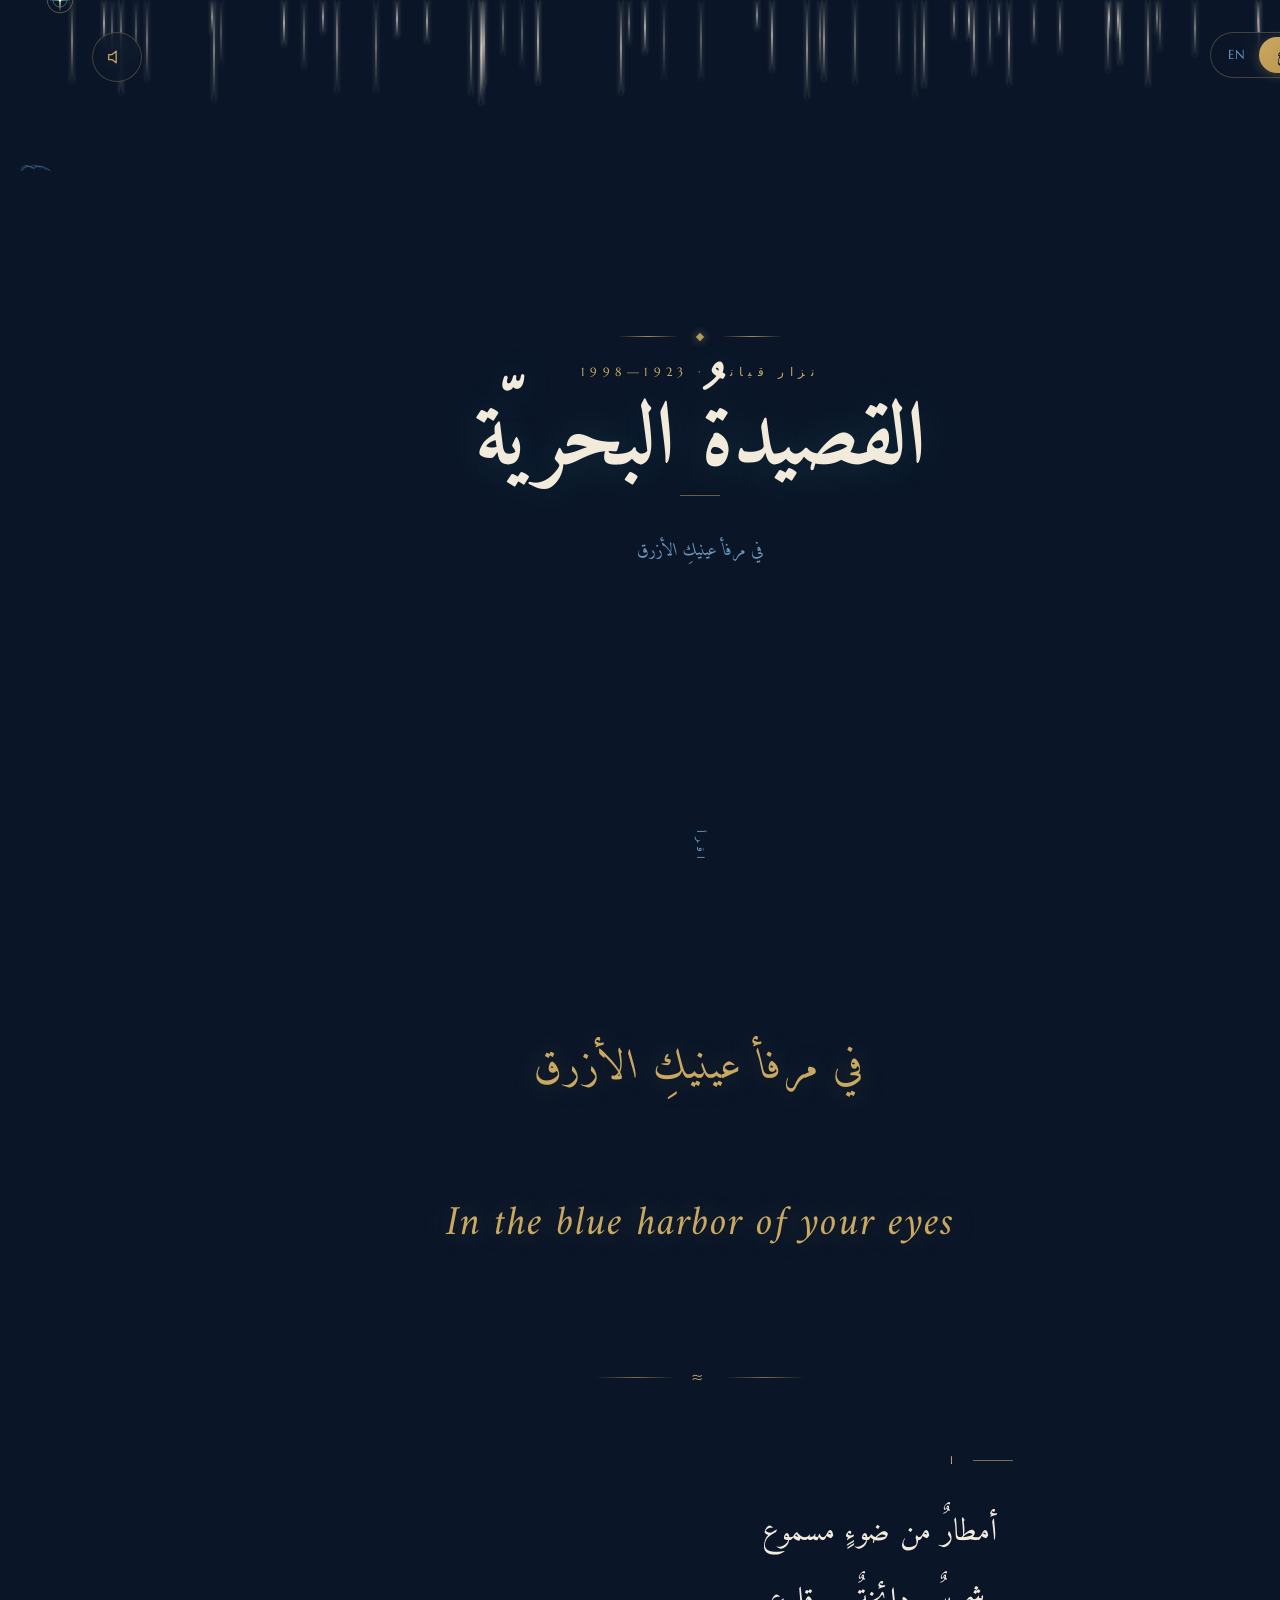
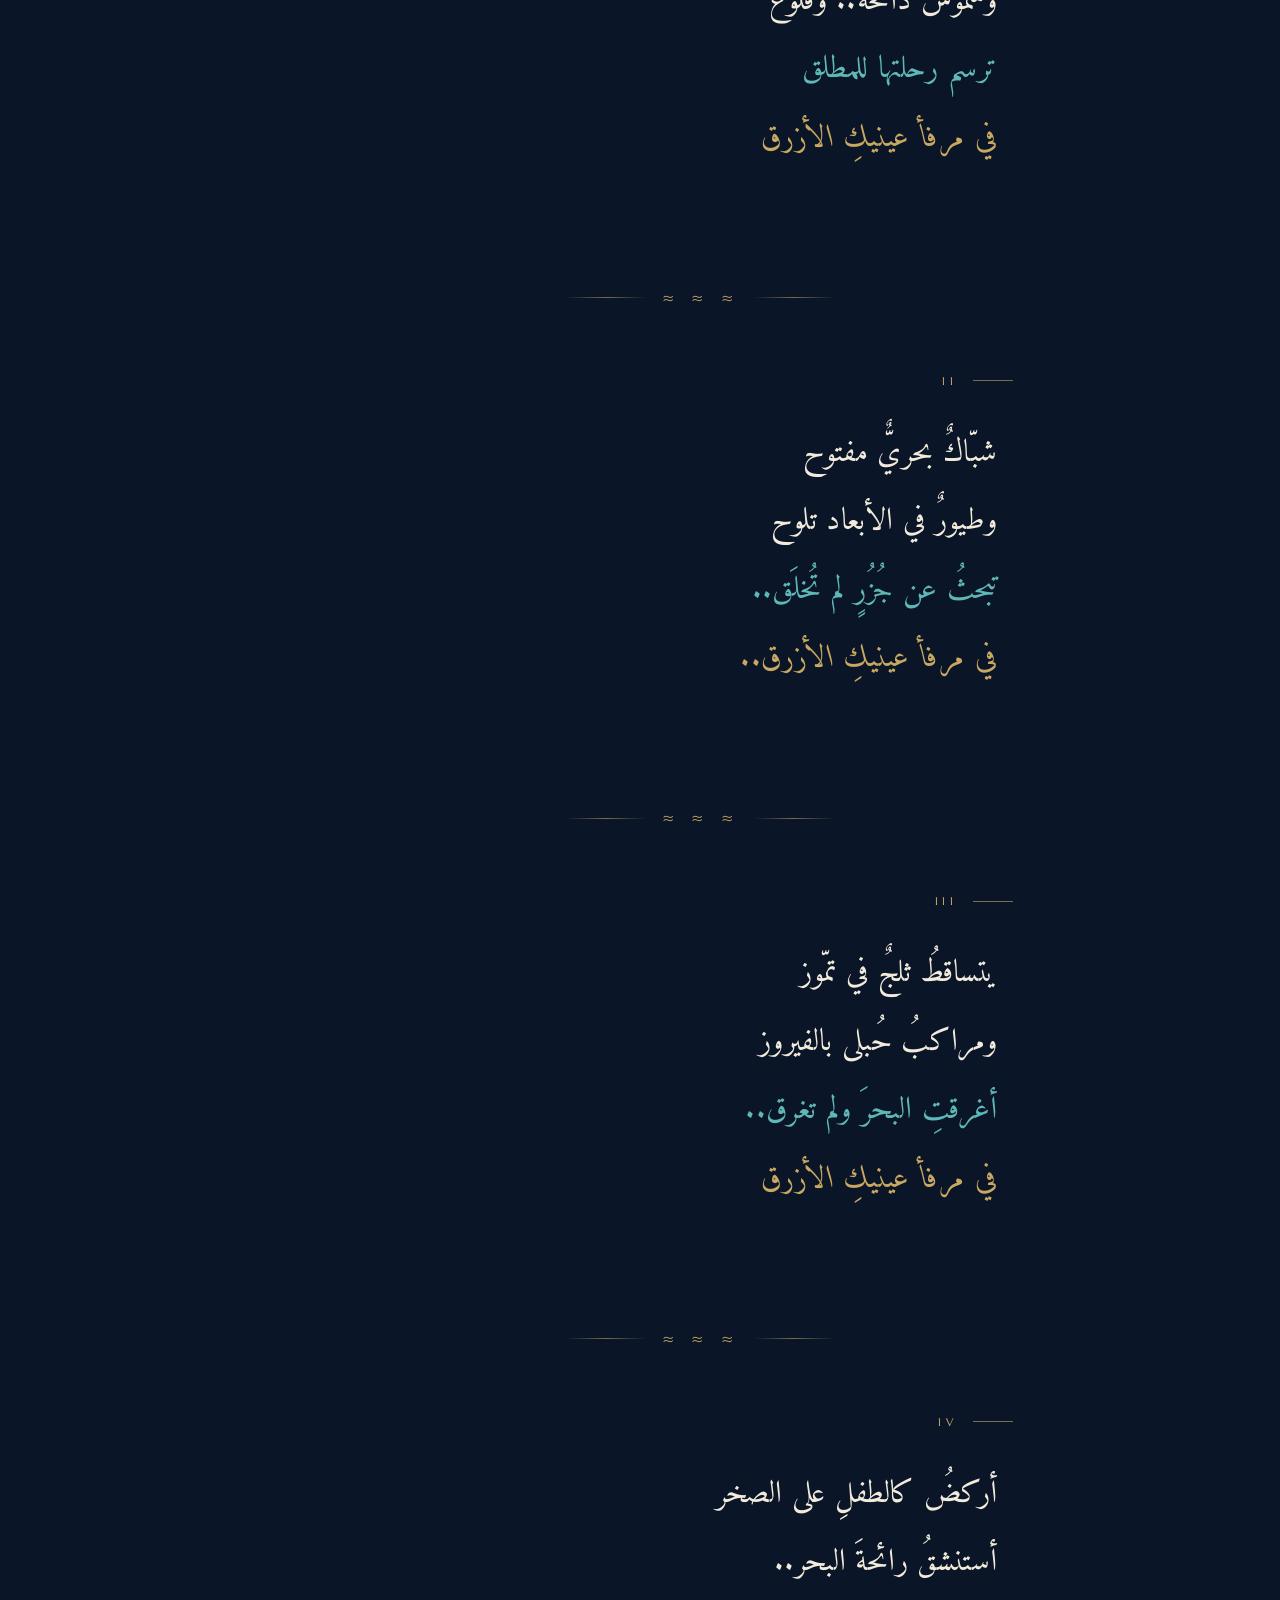
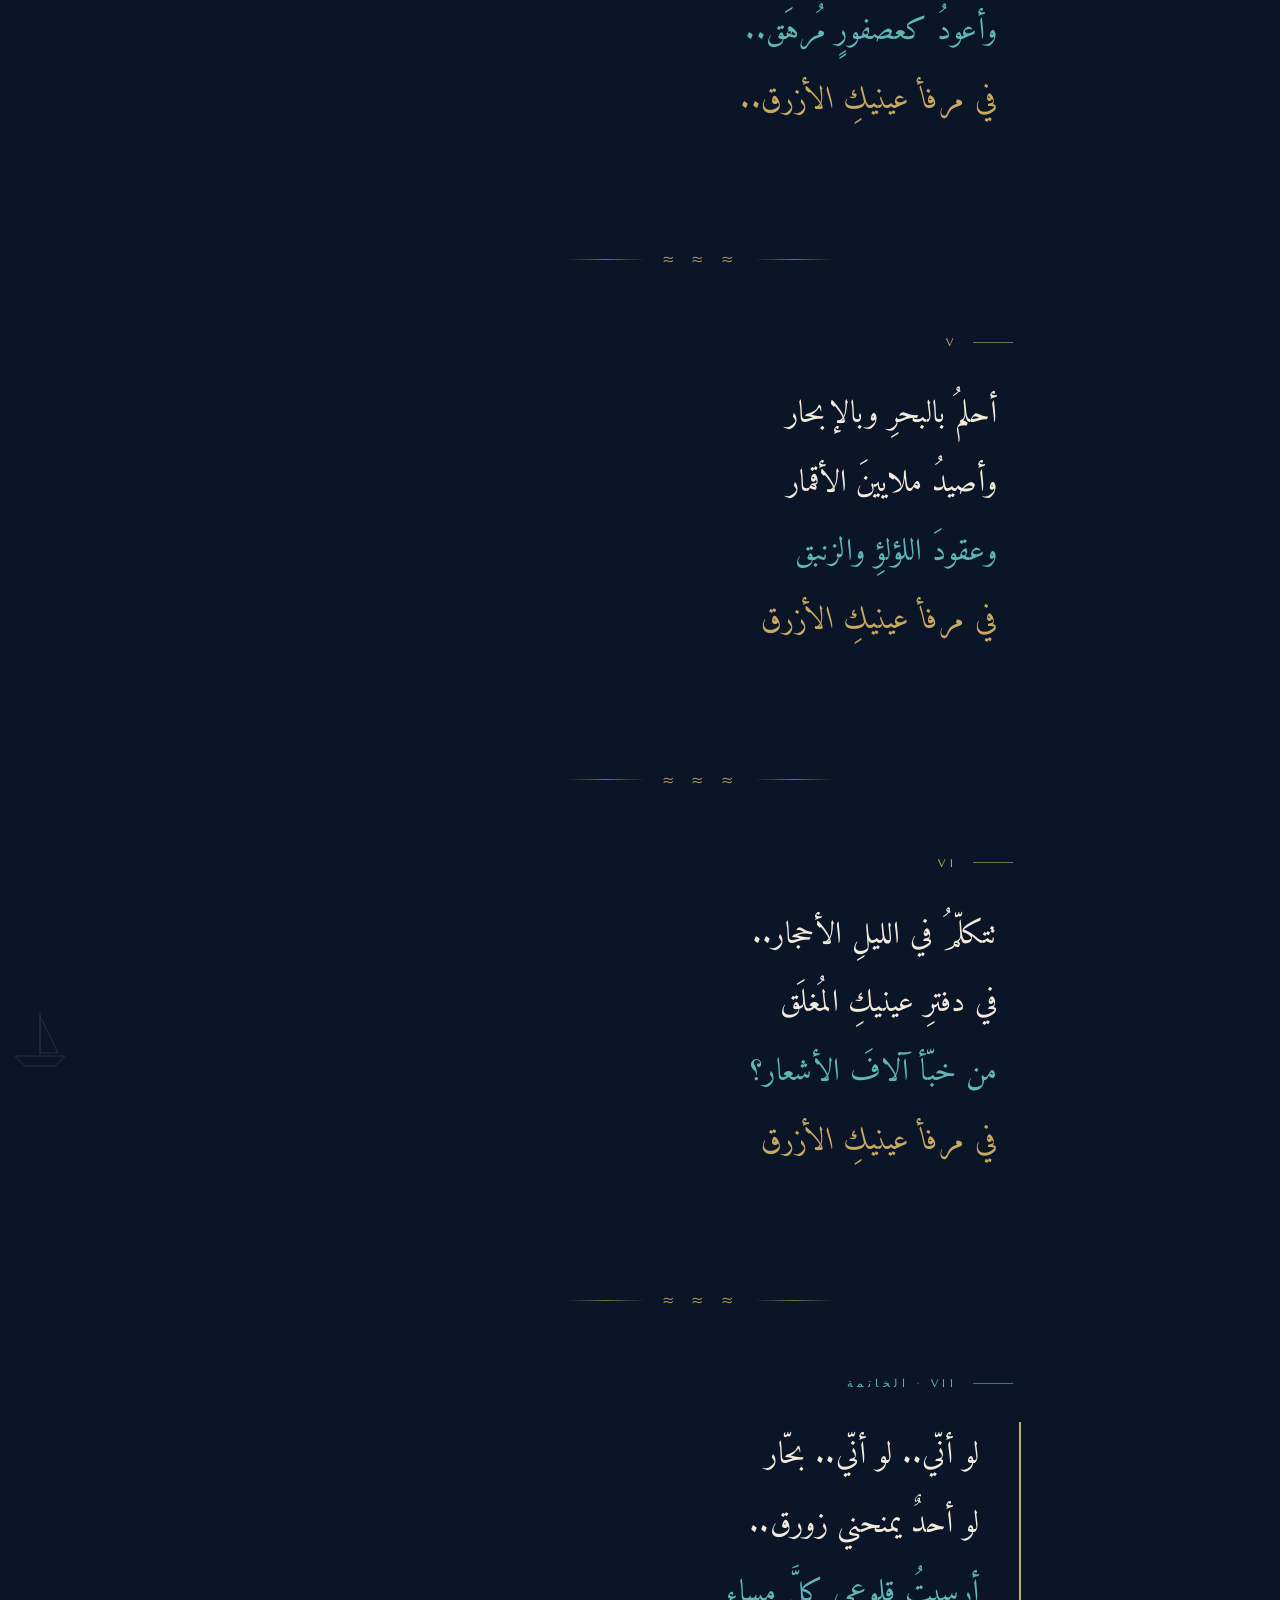
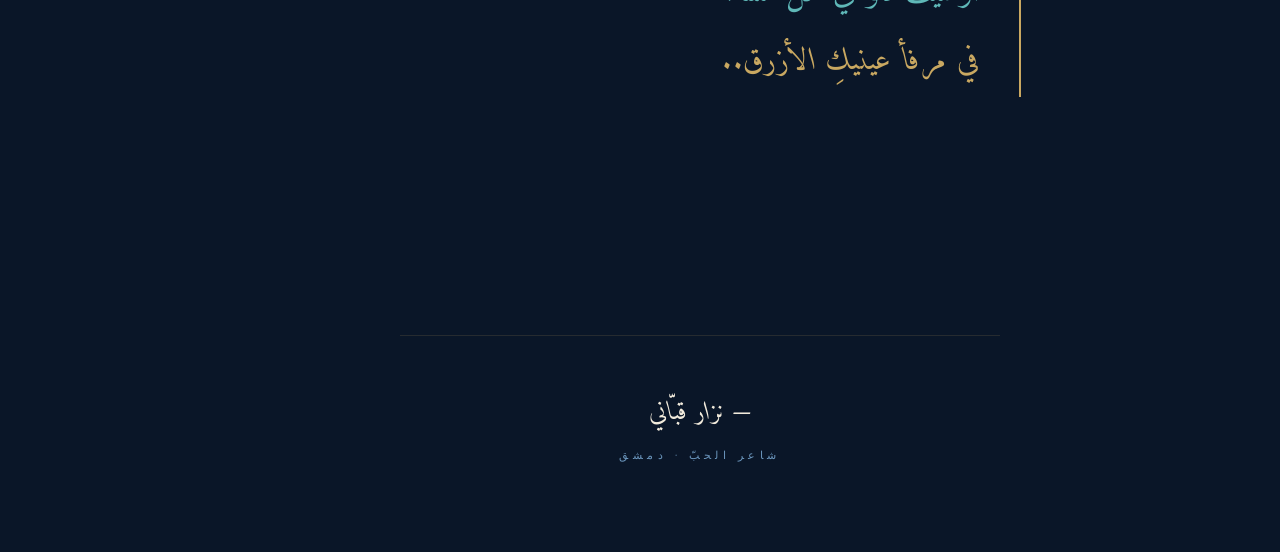
==== commit a22a90c4: "Fix language switch missing on 2 pages and add lang persistence - Load shared/common.js in maritime-" ====
--- a/maritime-poem/index.html
+++ b/maritime-poem/index.html
@@ -272,8 +272,8 @@
   <div class="meta en-content">Poet of Love · Damascus</div>
 </footer>
 
-<script src="../shared/common.js"></script>
-<script src="script.js"></script>
+<script src="../shared/common.js" defer></script>
+<script src="script.js" defer></script>
 
 </body>
 </html>
--- a/shared/common.css
+++ b/shared/common.css
@@ -8,6 +8,7 @@
   min-height: 100vh;
   cursor: none;
   position: relative;
+  touch-action: manipulation;
 }
 
 /* ============ CUSTOM CURSOR ============ */
@@ -162,13 +163,19 @@
 }
 
 /* ============ STANZA REVEAL ============ */
+/* Keep content visible by default, then enable reveal only when JS is ready. */
 .stanza {
+  opacity: 1;
+  transform: translateY(0);
+}
+
+body.reveal-ready .stanza {
   opacity: 0;
   transform: translateY(30px);
   transition: opacity 1.2s ease-out, transform 1.2s ease-out;
 }
 
-.stanza.visible {
+body.reveal-ready .stanza.visible {
   opacity: 1;
   transform: translateY(0);
 }
@@ -180,12 +187,17 @@
   justify-content: center;
   gap: 1rem;
   margin: 4rem auto;
+  opacity: 1;
+  transform: translateY(0);
+}
+
+body.reveal-ready .divider {
   opacity: 0;
   transform: translateY(20px);
   transition: opacity 1s ease-out, transform 1s ease-out;
 }
 
-.divider.visible {
+body.reveal-ready .divider.visible {
   opacity: 1;
   transform: translateY(0);
 }
